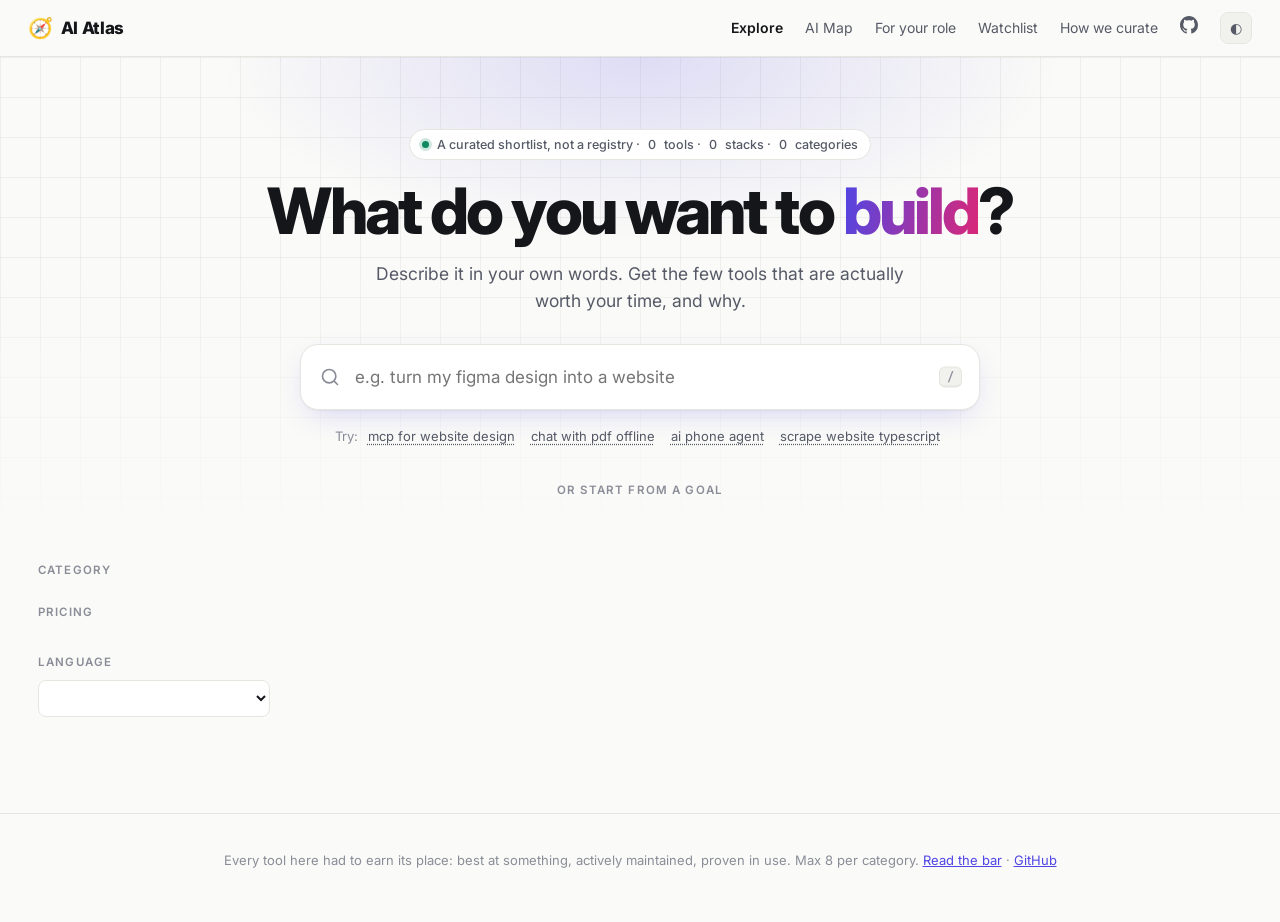
==== site/index.html @ 44d68c16 "Initial commit: AI Atlas" ====
<!doctype html>
<html lang="en">
<head>
  <meta charset="utf-8">
  <meta name="viewport" content="width=device-width, initial-scale=1">
  <title>AI Atlas</title>
  <meta name="description" content="Find the right AI tool, framework or MCP server for the job. Start from what you want to build.">
  <link rel="preconnect" href="https://fonts.googleapis.com">
  <link rel="preconnect" href="https://fonts.gstatic.com" crossorigin>
  <link href="https://fonts.googleapis.com/css2?family=Inter:wght@400;500;600;700;800&family=JetBrains+Mono:wght@500&display=swap" rel="stylesheet">
  <link rel="stylesheet" href="styles.css">
  <link rel="icon" href="data:image/svg+xml,<svg xmlns='http://www.w3.org/2000/svg' viewBox='0 0 100 100'><text y='.9em' font-size='90'>🧭</text></svg>">
</head>
<body>
  <header class="topbar">
    <a class="brand" href="#" data-reset>
      <span class="brand-mark">🧭</span> AI&nbsp;Atlas
    </a>
    <nav class="topnav">
      <a href="index.html" aria-current="page">Explore</a>
      <a href="learn.html"><span class="long">AI </span>Map</a>
      <a href="roles.html"><span class="long">For your </span><span class="cap">r</span>ole</a>
      <a href="#watchlist" data-show-watchlist>Watchlist</a>
      <a href="https://github.com/vivekanand30/ai-atlas/blob/main/CURATION.md" target="_blank" rel="noopener">How we curate</a>
      <a class="gh" href="https://github.com/vivekanand30/ai-atlas" target="_blank" rel="noopener" aria-label="GitHub">
        <svg viewBox="0 0 16 16" width="18" height="18" aria-hidden="true"><path fill="currentColor" d="M8 0C3.58 0 0 3.58 0 8c0 3.54 2.29 6.53 5.47 7.59.4.07.55-.17.55-.38 0-.19-.01-.82-.01-1.49-2.01.37-2.53-.49-2.69-.94-.09-.23-.48-.94-.82-1.13-.28-.15-.68-.52-.01-.53.63-.01 1.08.58 1.23.82.72 1.21 1.87.87 2.33.66.07-.52.28-.87.51-1.07-1.78-.2-3.64-.89-3.64-3.95 0-.87.31-1.59.82-2.15-.08-.2-.36-1.02.08-2.12 0 0 .67-.21 2.2.82.64-.18 1.32-.27 2-.27.68 0 1.36.09 2 .27 1.53-1.04 2.2-.82 2.2-.82.44 1.1.16 1.92.08 2.12.51.56.82 1.27.82 2.15 0 3.07-1.87 3.75-3.65 3.95.29.25.54.73.54 1.48 0 1.07-.01 1.93-.01 2.2 0 .21.15.46.55.38A8.013 8.013 0 0016 8c0-4.42-3.58-8-8-8z"/></svg>
      </a>
      <button class="icon-btn" id="theme-toggle" aria-label="Toggle theme">◐</button>
    </nav>
  </header>

  <section class="hero">
    <p class="eyebrow"><span class="dot"></span> A curated shortlist, not a registry · <span id="count-tools">0</span> tools · <span id="count-stacks">0</span> stacks · <span id="count-cats">0</span> categories</p>
    <h1>What do you want to <span class="grad">build</span>?</h1>
    <p class="sub">Describe it in your own words. Get the few tools that are actually worth your time, and why.</p>
    <div class="search">
      <svg class="search-ico" viewBox="0 0 24 24" width="20" height="20" aria-hidden="true"><path fill="none" stroke="currentColor" stroke-width="2" stroke-linecap="round" d="M11 19a8 8 0 1 1 0-16 8 8 0 0 1 0 16Zm10 2-4.35-4.35"/></svg>
      <input id="q" type="search" autocomplete="off" spellcheck="false"
             placeholder="e.g. turn my figma design into a website">
      <kbd class="kbd">/</kbd>
    </div>
    <div class="try">Try:
      <button data-try="mcp for website design">mcp for website design</button>
      <button data-try="chat with pdf offline">chat with pdf offline</button>
      <button data-try="ai phone agent">ai phone agent</button>
      <button data-try="scrape website typescript">scrape website typescript</button>
    </div>
    <div class="intents-label">Or start from a goal</div>
    <div id="stacks-anchor" class="intents" role="list" aria-label="I want to"></div>
  </section>

  <section id="stack-view" class="stack-view" hidden></section>

  <div id="browse-anchor" class="layout">
    <aside class="filters" aria-label="Filters">
      <div class="filter-group">
        <h3>Category</h3>
        <ul id="cat-list" class="cat-list"></ul>
      </div>
      <div class="filter-group">
        <h3>Pricing</h3>
        <div id="pricing-seg" class="seg"></div>
      </div>
      <div class="filter-group">
        <h3>Language</h3>
        <select id="lang-select"></select>
      </div>
    </aside>

    <main class="results">
      <div class="results-head">
        <div id="results-meta" class="results-meta"></div>
        <button id="clear" class="link-btn" hidden>Clear filters</button>
      </div>
      <div id="suggest" class="suggest" hidden></div>
      <div id="results"></div>
    </main>
  </div>

  <footer class="footer">
    Every tool here had to earn its place: best at something, actively maintained, proven in use. Max 8 per category. <a href="https://github.com/vivekanand30/ai-atlas/blob/main/CURATION.md">Read the bar</a> · <a href="https://github.com/vivekanand30/ai-atlas">GitHub</a>
  </footer>

  <dialog id="detail" class="detail"></dialog>

  <script src="vendor/minisearch.min.js"></script>
  <script src="data.js"></script>
  <script src="app.js"></script>
  <script src="totop.js"></script>
</body>
</html>
---- site/styles.css ----
:root {
  --bg: #fafaf8;
  --bg-elev: #ffffff;
  --bg-soft: #f1f1ee;
  --fg: #15161a;
  --fg-muted: #565a66;
  --fg-faint: #8a8d97;
  --border: #e6e5e0;
  --accent: #4f46e5;
  --accent-2: #db2777;
  --accent-soft: #eef0ff;
  --gold: #b7791f;
  --gold-soft: #fdf5e6;
  --oss: #0f8a5f; --free: #2563eb; --freemium: #a16207; --paid: #be185d;
  --shadow: 0 1px 2px rgba(20,20,30,.04), 0 2px 8px rgba(20,20,30,.04);
  --shadow-hover: 0 4px 10px rgba(20,20,30,.06), 0 16px 40px rgba(20,20,30,.10);
  --radius: 16px;
  --grid-line: rgba(20,20,30,.05);
  color-scheme: light;
}
@media (prefers-color-scheme: dark) {
  :root:not([data-theme="light"]) {
    --bg: #0c0c0f; --bg-elev: #151519; --bg-soft: #1d1d23; --fg: #eeeef2; --fg-muted: #a6a8b3; --fg-faint: #6e7180;
    --border: #2a2a32; --accent: #8b8cff; --accent-2: #f472b6; --accent-soft: #1f2040; --gold: #f2c46d; --gold-soft: #2a2214;
    --oss: #4ade80; --free: #60a5fa; --freemium: #fbbf24; --paid: #f472b6;
    --shadow: 0 1px 2px rgba(0,0,0,.4); --shadow-hover: 0 12px 36px rgba(0,0,0,.5); --grid-line: rgba(255,255,255,.04);
    color-scheme: dark;
  }
}
:root[data-theme="dark"] {
  --bg: #0c0c0f; --bg-elev: #151519; --bg-soft: #1d1d23; --fg: #eeeef2; --fg-muted: #a6a8b3; --fg-faint: #6e7180;
  --border: #2a2a32; --accent: #8b8cff; --accent-2: #f472b6; --accent-soft: #1f2040; --gold: #f2c46d; --gold-soft: #2a2214;
  --oss: #4ade80; --free: #60a5fa; --freemium: #fbbf24; --paid: #f472b6;
  --shadow: 0 1px 2px rgba(0,0,0,.4); --shadow-hover: 0 12px 36px rgba(0,0,0,.5); --grid-line: rgba(255,255,255,.04);
  color-scheme: dark;
}

* { box-sizing: border-box; }
[hidden] { display: none !important; }
html { scroll-behavior: smooth; scroll-padding-top: 72px; }
body { margin: 0; background: var(--bg); color: var(--fg); font: 15px/1.55 Inter, system-ui, -apple-system, sans-serif; -webkit-font-smoothing: antialiased; overflow-x: hidden; }
a { color: inherit; }
button { font: inherit; color: inherit; }
.muted { color: var(--fg-faint); }

/* Top bar */
.topbar {
  position: sticky; top: 0; z-index: 20; display: flex; align-items: center; justify-content: space-between;
  padding: 12px 28px; background: color-mix(in srgb, var(--bg) 80%, transparent);
  backdrop-filter: saturate(1.4) blur(14px); border-bottom: 1px solid var(--border);
}
.brand { display: flex; align-items: center; gap: 8px; font-weight: 800; letter-spacing: -.02em; text-decoration: none; font-size: 17px; }
.brand-mark { font-size: 20px; }
.topnav { display: flex; align-items: center; gap: 22px; font-size: 14px; color: var(--fg-muted); }
.topnav a { text-decoration: none; }
.topnav a:hover { color: var(--fg); }
.icon-btn { background: var(--bg-soft); border: 1px solid var(--border); border-radius: 8px; width: 32px; height: 32px; cursor: pointer; }

/* Hero */
.hero { position: relative; isolation: isolate; max-width: 900px; margin: 0 auto; padding: 72px 24px 32px; text-align: center; }
.hero::before {
  content: ""; position: absolute; inset: 0 calc(50% - 50vw); z-index: -1;
  background:
    radial-gradient(600px 260px at 50% 0%, color-mix(in srgb, var(--accent) 16%, transparent), transparent 70%),
    linear-gradient(var(--grid-line) 1px, transparent 1px) 0 0 / 40px 40px,
    linear-gradient(90deg, var(--grid-line) 1px, transparent 1px) 0 0 / 40px 40px;
  -webkit-mask-image: linear-gradient(#000 40%, transparent); mask-image: linear-gradient(#000 40%, transparent);
}
.eyebrow {
  display: inline-flex; flex-wrap: wrap; justify-content: center; align-items: center; gap: 4px 8px; margin: 0 0 18px; padding: 5px 12px; border-radius: 999px;
  font-size: 12.5px; color: var(--fg-muted); font-weight: 500; background: var(--bg-elev); border: 1px solid var(--border);
}
.dot { width: 7px; height: 7px; border-radius: 50%; background: var(--oss); box-shadow: 0 0 0 3px color-mix(in srgb, var(--oss) 20%, transparent); }
.hero h1 { margin: 0; font-size: clamp(36px, 6.4vw, 64px); line-height: 1.02; letter-spacing: -.045em; font-weight: 800; }
.grad { background: linear-gradient(100deg, var(--accent), var(--accent-2)); -webkit-background-clip: text; background-clip: text; color: transparent; }
.sub { color: var(--fg-muted); font-size: 17.5px; margin: 16px auto 30px; max-width: 560px; }

.search { position: relative; max-width: 680px; margin: 0 auto; }
.search input {
  width: 100%; padding: 19px 54px; font: inherit; font-size: 17px; color: var(--fg);
  background: var(--bg-elev); border: 1px solid var(--border); border-radius: 18px;
  box-shadow: 0 1px 2px rgba(0,0,0,.04), 0 10px 30px -10px color-mix(in srgb, var(--accent) 25%, transparent);
  outline: none; transition: border-color .15s, box-shadow .15s;
}
.search input:focus { border-color: var(--accent); box-shadow: 0 0 0 4px var(--accent-soft), 0 10px 30px -10px color-mix(in srgb, var(--accent) 35%, transparent); }
.search input::-webkit-search-cancel-button { display: none; }
.search-ico { position: absolute; left: 20px; top: 50%; transform: translateY(-50%); color: var(--fg-faint); }
.kbd {
  position: absolute; right: 18px; top: 50%; transform: translateY(-50%);
  font: 500 12px "JetBrains Mono", monospace; color: var(--fg-faint);
  border: 1px solid var(--border); border-bottom-width: 2px; border-radius: 6px; padding: 1px 7px; background: var(--bg-soft);
}
.try { margin-top: 14px; font-size: 13px; color: var(--fg-faint); display: flex; flex-wrap: wrap; justify-content: center; gap: 6px 4px; align-items: center; }
.try button { background: none; border: 0; padding: 2px 6px; border-radius: 6px; color: var(--fg-muted); cursor: pointer; text-decoration: underline dotted; text-underline-offset: 3px; }
.try button:hover { color: var(--accent); background: var(--accent-soft); }

.intents-label { margin: 34px 0 10px; font-size: 11.5px; text-transform: uppercase; letter-spacing: .1em; color: var(--fg-faint); font-weight: 600; }
.intents { display: flex; flex-wrap: wrap; justify-content: center; gap: 8px; }
.intent {
  display: inline-flex; align-items: center; gap: 6px; padding: 8px 14px; border-radius: 999px;
  background: var(--bg-elev); border: 1px solid var(--border); cursor: pointer; font-size: 14px; font-weight: 500;
  transition: transform .12s, border-color .12s, background .12s; box-shadow: var(--shadow);
}
.intent:hover { border-color: var(--accent); transform: translateY(-1px); }
.intent[aria-pressed="true"] { background: var(--fg); border-color: var(--fg); color: var(--bg); }

/* Stack pipeline */
.stack-view { max-width: 1260px; margin: 8px auto 16px; padding: 0 28px; }
.stack-card { background: var(--bg-elev); border: 1px solid var(--border); border-radius: 22px; padding: 26px; box-shadow: var(--shadow-hover); animation: rise .25s ease-out; }
@keyframes rise { from { opacity: 0; transform: translateY(6px); } to { opacity: 1; transform: none; } }
.stack-head { display: flex; justify-content: space-between; gap: 16px; align-items: flex-start; margin-bottom: 22px; }
.stack-kicker, .sug-kicker, .verdict-label { font-size: 11px; text-transform: uppercase; letter-spacing: .1em; font-weight: 700; color: var(--accent); }
.stack-head h2 { margin: 4px 0 0; font-size: 24px; letter-spacing: -.025em; }
.stack-head p { margin: 4px 0 0; color: var(--fg-muted); }
.close-btn { flex: none; background: var(--bg-soft); border: 0; border-radius: 9px; width: 34px; height: 34px; cursor: pointer; font-size: 19px; line-height: 1; }
.close-btn:hover { background: var(--border); }
.pipeline { list-style: none; margin: 0; padding: 0 0 4px; display: grid; grid-auto-flow: column; grid-auto-columns: minmax(190px, 1fr); overflow-x: auto; }
.step { position: relative; padding-right: 18px; }
.step:not(:last-child)::after { content: ""; position: absolute; top: 15px; left: 40px; right: 2px; height: 2px; background: linear-gradient(90deg, var(--accent), var(--accent-2)); opacity: .3; border-radius: 2px; }
.step-num { position: relative; z-index: 1; width: 32px; height: 32px; border-radius: 50%; display: grid; place-items: center; background: linear-gradient(135deg, var(--accent), var(--accent-2)); color: #fff; font-weight: 700; font-size: 14px; }
.step h4 { margin: 12px 0 2px; font-size: 15px; }
.step p { margin: 0 0 12px; font-size: 13px; color: var(--fg-muted); min-height: 3.9em; }
.picks { display: flex; flex-direction: column; gap: 6px; }
.pick { display: flex; align-items: center; gap: 8px; text-align: left; padding: 7px 10px; border-radius: 10px; background: var(--bg-soft); border: 1px solid transparent; cursor: pointer; font-size: 13.5px; font-weight: 500; }
.pick:hover { border-color: var(--accent); background: var(--accent-soft); }
.pick.is-default { background: var(--bg-elev); border-color: color-mix(in srgb, var(--accent) 50%, transparent); box-shadow: var(--shadow); }
.pick .default { margin-left: auto; font-size: 10.5px; font-weight: 700; text-transform: uppercase; letter-spacing: .06em; color: var(--accent); }

/* Layout */
.layout { max-width: 1260px; margin: 0 auto; padding: 20px 28px 72px; display: grid; grid-template-columns: 236px 1fr; gap: 36px; }
.layout > * { min-width: 0; }
.filters { position: sticky; top: 78px; align-self: start; max-height: calc(100vh - 94px); overflow-y: auto; padding-right: 4px; }
.filter-group { margin-bottom: 24px; }
.filter-group h3 { font-size: 11.5px; text-transform: uppercase; letter-spacing: .1em; color: var(--fg-faint); margin: 0 0 8px; font-weight: 600; }
.cat-list { list-style: none; margin: 0; padding: 0; }
.cat-btn { width: 100%; display: flex; align-items: center; gap: 8px; padding: 6px 10px; border-radius: 8px; border: 0; background: none; cursor: pointer; text-align: left; font-size: 14px; color: var(--fg-muted); }
.cat-btn:hover { background: var(--bg-soft); color: var(--fg); }
.cat-btn[aria-pressed="true"] { background: var(--fg); color: var(--bg); font-weight: 600; }
.cat-btn[aria-pressed="true"] .n { color: inherit; opacity: .7; }
.cat-btn .n { margin-left: auto; font-size: 12px; color: var(--fg-faint); font-variant-numeric: tabular-nums; }
.seg { display: flex; flex-wrap: wrap; gap: 6px; }
.seg button { padding: 5px 10px; border-radius: 8px; border: 1px solid var(--border); background: var(--bg-elev); cursor: pointer; font-size: 13px; }
.seg button[aria-pressed="true"] { background: var(--fg); color: var(--bg); border-color: var(--fg); }
select { width: 100%; padding: 8px 10px; border-radius: 8px; border: 1px solid var(--border); background: var(--bg-elev); color: var(--fg); font: inherit; font-size: 14px; }

.results-head { display: flex; align-items: center; justify-content: space-between; margin-bottom: 14px; min-height: 28px; gap: 12px; }
.results-meta { color: var(--fg-muted); font-size: 14px; }
.results-meta strong { color: var(--fg); }
.link-btn { background: none; border: 0; color: var(--accent); cursor: pointer; font-size: 14px; font-weight: 500; white-space: nowrap; }

.suggest {
  display: flex; align-items: center; gap: 14px; padding: 14px 18px; margin-bottom: 18px; border-radius: 14px; cursor: pointer;
  background: linear-gradient(100deg, var(--accent-soft), color-mix(in srgb, var(--accent-2) 10%, var(--bg-elev)));
  border: 1px solid color-mix(in srgb, var(--accent) 30%, transparent); transition: transform .12s;
}
.suggest:hover { transform: translateY(-1px); }
.sug-emoji { font-size: 26px; }
.suggest strong { font-size: 16px; }
.suggest .go { margin-left: auto; font-weight: 600; color: var(--accent); white-space: nowrap; }

.cat-section { margin-bottom: 44px; }
.cat-head { display: flex; align-items: baseline; gap: 12px; }
.cat-head h2 { font-size: 21px; letter-spacing: -.025em; margin: 0; }
.cat-count { font-size: 12px; color: var(--fg-faint); font-variant-numeric: tabular-nums; }
.cat-blurb { margin: 2px 0 16px; color: var(--fg-muted); font-size: 14px; }
.grid { display: grid; grid-template-columns: repeat(auto-fill, minmax(280px, 1fr)); gap: 16px 14px; padding-top: 6px; }

/* Cards */
.card {
  position: relative; display: flex; flex-direction: column; gap: 12px; padding: 18px; border-radius: var(--radius); cursor: pointer;
  background: var(--bg-elev); border: 1px solid var(--border); box-shadow: var(--shadow); transition: transform .15s, box-shadow .15s, border-color .15s;
}
.card:hover { transform: translateY(-2px); box-shadow: var(--shadow-hover); border-color: color-mix(in srgb, var(--accent) 35%, var(--border)); }
.card:focus-visible { outline: 2px solid var(--accent); outline-offset: 2px; }
.card.is-pick { border-color: color-mix(in srgb, var(--gold) 55%, var(--border)); background: linear-gradient(180deg, var(--gold-soft), var(--bg-elev) 60%); }
.pick-badge { position: absolute; top: -9px; right: 14px; font-size: 10.5px; font-weight: 700; letter-spacing: .04em; text-transform: uppercase; padding: 2px 9px; border-radius: 999px; background: var(--gold); color: #fff; }
:root[data-theme="dark"] .pick-badge { color: #1a1408; }
@media (prefers-color-scheme: dark) { :root:not([data-theme="light"]) .pick-badge { color: #1a1408; } }
.card-top { display: flex; align-items: center; gap: 11px; }
.card-id { min-width: 0; }
.avatar { width: 38px; height: 38px; flex: none; border-radius: 10px; background: var(--bg-soft); display: grid; place-items: center; font-weight: 700; font-size: 15px; color: var(--fg-muted); overflow: hidden; border: 1px solid var(--border); }
.avatar img { width: 100%; height: 100%; object-fit: cover; }
.avatar.xs { width: 22px; height: 22px; border-radius: 6px; font-size: 11px; }
.avatar.lg { width: 56px; height: 56px; border-radius: 14px; font-size: 22px; }
.card-title { font-weight: 650; font-size: 16px; letter-spacing: -.015em; line-height: 1.2; }
.card-cat { font-size: 12px; color: var(--fg-faint); margin-top: 2px; }
.price-txt { font-weight: 600; }
.price-oss { color: var(--oss); } .price-free { color: var(--free); } .price-freemium { color: var(--freemium); } .price-paid { color: var(--paid); }
.card-why { margin: 0; color: var(--fg); font-size: 14px; line-height: 1.5; flex: 1; }
.uses { display: flex; flex-direction: column; gap: 4px; border-top: 1px dashed var(--border); padding-top: 10px; }
.use { font-size: 12.5px; color: var(--fg-muted); }
.use::before { content: "→ "; color: var(--accent); font-weight: 600; }
mark { background: color-mix(in srgb, var(--accent) 20%, transparent); color: inherit; border-radius: 3px; padding: 0 1px; }

/* Watchlist */
.watch-section { padding-top: 28px; border-top: 1px dashed var(--border); }
.watch-card { position: relative; display: flex; flex-direction: column; gap: 8px; padding: 16px 18px; border-radius: var(--radius); border: 1px dashed var(--border); background: var(--bg-soft); }
.watch-top { display: flex; flex-direction: column; gap: 2px; }
.watch-top a { text-decoration: none; font-size: 15.5px; }
.watch-top a:hover { color: var(--accent); }
.watch-card p { margin: 0; font-size: 14px; }
.watch-card dl { margin: 0; font-size: 12.5px; color: var(--fg-muted); }
.watch-card dt { font-weight: 700; text-transform: uppercase; letter-spacing: .06em; font-size: 10.5px; color: var(--fg-faint); margin-top: 6px; }
.watch-card dd { margin: 2px 0 0; }
.watch-badge { position: absolute; top: -9px; right: 14px; font-size: 10.5px; font-weight: 700; letter-spacing: .04em; text-transform: uppercase; padding: 2px 9px; border-radius: 999px; background: var(--bg-elev); color: var(--fg-muted); border: 1px dashed var(--fg-faint); }
.watch-results { margin-top: 28px; padding-top: 20px; border-top: 1px dashed var(--border); }
.watch-results-head { display: flex; flex-wrap: wrap; align-items: baseline; gap: 4px 12px; margin-bottom: 12px; }
.watch-results-head h3 { margin: 0; font-size: 17px; letter-spacing: -.02em; }
.watch-results-head span { color: var(--fg-muted); font-size: 13.5px; }
.soft-empty { margin: 0 0 4px; font-size: 14px; }
.watch-note { margin-top: 16px; padding: 12px 16px; border-radius: 12px; border: 1px dashed var(--border); font-size: 13.5px; color: var(--fg-muted); }
.watch-note a { color: var(--accent); }

.empty { text-align: center; padding: 56px 20px; color: var(--fg-muted); border: 1px dashed var(--border); border-radius: var(--radius); background: var(--bg-elev); }
.empty-ico { font-size: 34px; }
.empty a { color: var(--accent); }

/* Detail dialog */
.detail { width: min(660px, calc(100vw - 32px)); max-height: calc(100vh - 64px); padding: 0; border: 1px solid var(--border); border-radius: 22px; background: var(--bg-elev); color: var(--fg); box-shadow: 0 30px 80px rgba(0,0,0,.35); }
.detail::backdrop { background: rgba(10,10,20,.45); backdrop-filter: blur(4px); }
.detail-body { padding: 26px; }
.detail-head { display: flex; gap: 14px; align-items: center; }
.detail-head h2 { margin: 0; font-size: 24px; letter-spacing: -.025em; }
.detail-head .close-btn { margin-left: auto; align-self: flex-start; }
.pick-inline { color: var(--gold); font-weight: 600; }
.lead { font-size: 15.5px; color: var(--fg-muted); margin: 18px 0 14px; }
.verdict { padding: 14px 16px; border-radius: 12px; background: var(--accent-soft); border-left: 3px solid var(--accent); font-size: 15px; }
.verdict-label { margin-bottom: 4px; }
.detail h3 { font-size: 11.5px; text-transform: uppercase; letter-spacing: .1em; color: var(--fg-faint); margin: 22px 0 8px; }
.chips { display: flex; gap: 6px; flex-wrap: wrap; }
.chip { padding: 6px 11px; border-radius: 9px; background: var(--bg-soft); border: 1px solid transparent; cursor: pointer; font-size: 13px; font-weight: 500; }
.chip:hover { border-color: var(--accent); color: var(--accent); }
.learn { display: flex; align-items: center; gap: 10px; padding: 12px 14px; border-radius: 12px; border: 1px solid var(--border); text-decoration: none; font-weight: 500; font-size: 14px; }
.learn:hover { border-color: var(--accent); }
.learn .arrow { margin-left: auto; color: var(--fg-faint); }
.actions { display: flex; gap: 8px; flex-wrap: wrap; margin-top: 22px; }
.btn { display: inline-flex; align-items: center; gap: 6px; padding: 9px 15px; border-radius: 10px; text-decoration: none; font-weight: 600; font-size: 14px; border: 1px solid var(--border); background: var(--bg-elev); cursor: pointer; }
.btn-primary { background: var(--fg); color: var(--bg); border-color: var(--fg); }
.badges { display: flex; gap: 6px; flex-wrap: wrap; margin-top: 14px; min-height: 20px; }
.badges img { height: 20px; }
.alts { display: grid; gap: 6px; }
.alt { display: flex; gap: 10px; align-items: flex-start; text-align: left; padding: 10px 12px; border-radius: 10px; border: 1px solid var(--border); background: none; cursor: pointer; font-size: 13.5px; }
.alt:hover { border-color: var(--accent); background: var(--accent-soft); }
.alt small { color: var(--fg-muted); font-size: 12.5px; }
.alt .avatar { margin-top: 2px; }

.footer { text-align: center; color: var(--fg-faint); font-size: 13px; padding: 36px 16px 52px; border-top: 1px solid var(--border); }
.footer a { color: var(--accent); }

/* Mobile */
@media (max-width: 860px) {
  .topbar { padding: 10px 16px; }
  .topnav { gap: 12px; font-size: 13px; }
  .topnav a:not(.gh):not([href$=".html"]) { display: none; }
  .topnav a { white-space: nowrap; }
  .topnav .long { display: none; }
  .topnav .cap { text-transform: uppercase; }
  .brand { font-size: 15px; }
  .hero { padding: 40px 16px 20px; }
  .eyebrow { font-size: 11.5px; }
  .search input { padding: 16px 44px; font-size: 16px; }
  .search-ico { left: 16px; }
  .kbd { display: none; }
  .intents { flex-wrap: nowrap; justify-content: flex-start; overflow-x: auto; margin: 0 -16px; padding: 0 16px 6px; }
  .intent { white-space: nowrap; }
  .stack-view { padding: 0 16px; }
  .stack-card { padding: 18px; }
  .pipeline { grid-auto-flow: row; grid-auto-columns: auto; gap: 20px; }
  .step:not(:last-child)::after { display: none; }
  .step p { min-height: 0; }
  .layout { grid-template-columns: 1fr; padding: 8px 16px 48px; gap: 14px; }
  .filters { position: static; max-height: none; overflow: visible; display: flex; gap: 12px; flex-direction: column; }
  .filter-group { margin: 0; }
  .cat-list { display: flex; gap: 6px; overflow-x: auto; margin: 0 -16px; padding: 0 16px 4px; }
  .cat-btn { white-space: nowrap; border: 1px solid var(--border); background: var(--bg-elev); }
  .cat-btn .n { margin-left: 4px; }
  .grid { grid-template-columns: 1fr; }
  .suggest .go { display: none; }
}

/* ===================== Shared page bits ===================== */
.topnav a[aria-current="page"] { color: var(--fg); font-weight: 600; }
.kicker { font-size: 11.5px; text-transform: uppercase; letter-spacing: .12em; font-weight: 700; color: var(--accent); margin: 0; }
.page-hero { position: relative; isolation: isolate; max-width: 860px; margin: 0 auto; padding: 64px 24px 28px; text-align: center; }
.page-hero::before {
  content: ""; position: absolute; inset: 0 calc(50% - 50vw); z-index: -1;
  background: radial-gradient(600px 240px at 50% 0%, color-mix(in srgb, var(--accent) 14%, transparent), transparent 70%);
}
.page-hero h1 { margin: 10px 0 0; font-size: clamp(32px, 5.6vw, 54px); line-height: 1.05; letter-spacing: -.04em; font-weight: 800; }
.tool-chip { display: inline-flex; align-items: center; gap: 7px; padding: 5px 10px 5px 6px; border-radius: 9px; background: var(--bg-soft); border: 1px solid transparent; text-decoration: none; font-size: 13px; font-weight: 500; }
.tool-chip:hover { border-color: var(--accent); color: var(--accent); }
.cta { text-align: center; padding: 48px 24px 64px; }
.cta h2 { margin: 0; font-size: 26px; letter-spacing: -.03em; }
.cta p { color: var(--fg-muted); margin: 6px 0 18px; }

/* ===================== AI Map ===================== */
.progress { display: inline-flex; align-items: center; gap: 12px; margin-top: 4px; font-size: 13px; color: var(--fg-muted); }
.progress-bar { width: 180px; height: 8px; border-radius: 99px; background: var(--bg-soft); border: 1px solid var(--border); overflow: hidden; }
.progress-bar span { display: block; height: 100%; width: 0; background: linear-gradient(90deg, var(--accent), var(--accent-2)); transition: width .3s; }

.big-picture { max-width: 1100px; margin: 8px auto 40px; padding: 0 24px; display: grid; grid-template-columns: 1fr 1fr; gap: 18px; }
.bp-card { background: var(--bg-elev); border: 1px solid var(--border); border-radius: 20px; padding: 22px; box-shadow: var(--shadow); }
.bp-card h2 { margin: 0; font-size: 18px; letter-spacing: -.02em; }
.bp-sub { margin: 2px 0 16px; color: var(--fg-muted); font-size: 13.5px; }
.nest-box { display: block; width: 100%; text-align: left; padding: 10px 12px 12px; border-radius: 14px; cursor: pointer; border: 1.5px solid color-mix(in srgb, var(--accent) 35%, var(--border)); background: color-mix(in srgb, var(--accent) 5%, var(--bg-elev)); transition: border-color .15s; }
.nest-box .nest-box { margin-top: 8px; }
.nest-box.n1 { background: color-mix(in srgb, var(--accent) 9%, var(--bg-elev)); }
.nest-box.n2 { background: color-mix(in srgb, var(--accent) 14%, var(--bg-elev)); }
.nest-box.n3 { background: linear-gradient(120deg, color-mix(in srgb, var(--accent) 24%, var(--bg-elev)), color-mix(in srgb, var(--accent-2) 20%, var(--bg-elev))); }
.nest-box:hover { border-color: var(--accent); }
.nest-box:focus-visible { outline: 2px solid var(--accent); }
.nest-label { display: flex; align-items: baseline; gap: 8px; flex-wrap: wrap; font-size: 14px; }
.nest-label small { color: var(--fg-muted); font-size: 12px; }
.layers { display: flex; flex-direction: column; gap: 6px; }
.layer { display: flex; align-items: center; gap: 12px; width: 100%; text-align: left; padding: 9px 12px; border-radius: 12px; border: 1px solid var(--border); background: var(--bg-soft); cursor: pointer; font-size: 14px; transition: transform .12s, border-color .12s; }
button.layer:hover { border-color: var(--accent); transform: translateX(3px); }
div.layer { cursor: default; border-style: dashed; background: none; }
.layer small { display: block; color: var(--fg-muted); font-size: 12px; }
.layer-icon { font-size: 18px; width: 26px; text-align: center; }
.layer-llm { background: linear-gradient(120deg, color-mix(in srgb, var(--accent) 22%, var(--bg-elev)), color-mix(in srgb, var(--accent-2) 16%, var(--bg-elev))); }

.roadmap { max-width: 980px; margin: 0 auto; padding: 0 24px 24px; }
.phase { position: relative; padding-bottom: 28px; }
.phase-head { position: relative; z-index: 1; text-align: center; margin: 0 auto 18px; max-width: 420px; padding: 12px 18px; border-radius: 16px; background: var(--fg); color: var(--bg); }
.phase-head h2 { margin: 2px 0 0; font-size: 20px; letter-spacing: -.02em; }
.phase-head p { margin: 2px 0 0; font-size: 13px; opacity: .8; }
.phase-head .muted { color: inherit; opacity: .8; }
.phase-num { font-size: 10.5px; text-transform: uppercase; letter-spacing: .14em; font-weight: 700; opacity: .7; }
.nodes { position: relative; list-style: none; margin: 0; padding: 0; display: grid; grid-template-columns: 1fr 1fr; column-gap: 56px; row-gap: 12px; }
.roadmap::before { content: ""; position: absolute; }
.phase::before { content: ""; position: absolute; top: 0; bottom: 0; left: 50%; width: 2px; transform: translateX(-1px); background: linear-gradient(var(--accent), var(--accent-2)); opacity: .35; }
.node-row { position: relative; }
.node-row:nth-child(odd) { grid-column: 1; }
.node-row:nth-child(even) { grid-column: 2; margin-top: 30px; }
.node-row::after { content: ""; position: absolute; top: 50%; width: 28px; height: 2px; background: color-mix(in srgb, var(--accent) 40%, transparent); }
.node-row:nth-child(odd)::after { right: -28px; }
.node-row:nth-child(even)::after { left: -28px; }
.node {
  position: relative; z-index: 1; display: flex; align-items: center; gap: 12px; width: 100%; text-align: left; padding: 12px 14px; border-radius: 14px; cursor: pointer;
  background: var(--bg-elev); border: 1.5px solid var(--border); box-shadow: var(--shadow); transition: transform .12s, border-color .12s, box-shadow .12s;
}
.node:hover, .node.is-active { border-color: var(--accent); transform: translateY(-1px); box-shadow: var(--shadow-hover); }
.node-num { flex: none; width: 30px; height: 30px; border-radius: 50%; display: grid; place-items: center; font-weight: 700; font-size: 13px; background: var(--bg-soft); color: var(--fg-muted); border: 1px solid var(--border); }
.node.is-done { border-color: color-mix(in srgb, var(--oss) 55%, var(--border)); }
.node.is-done .node-num { background: var(--oss); color: #fff; border-color: var(--oss); }
.node-text strong { display: block; font-size: 15px; letter-spacing: -.01em; line-height: 1.25; }
.node-text small { color: var(--fg-faint); font-size: 12px; }

.scrim { position: fixed; inset: 0; z-index: 30; background: rgba(10,10,20,.35); backdrop-filter: blur(2px); }
.drawer { position: fixed; z-index: 31; top: 0; right: 0; bottom: 0; width: min(480px, 100vw); display: flex; flex-direction: column; background: var(--bg-elev); border-left: 1px solid var(--border); box-shadow: -20px 0 60px rgba(0,0,0,.2); animation: slide .22s ease-out; }
@keyframes slide { from { transform: translateX(30px); opacity: 0; } to { transform: none; opacity: 1; } }
.d-head { display: flex; gap: 12px; justify-content: space-between; align-items: flex-start; padding: 22px 24px 12px; border-bottom: 1px solid var(--border); }
.d-head h2 { margin: 4px 0 0; font-size: 23px; letter-spacing: -.03em; line-height: 1.15; }
.d-body { flex: 1; overflow-y: auto; padding: 6px 24px 20px; }
.d-body h3 { font-size: 11.5px; text-transform: uppercase; letter-spacing: .1em; color: var(--fg-faint); margin: 18px 0 6px; }
.d-body p { margin: 0; font-size: 15px; line-height: 1.6; }
.analogy { margin-top: 16px; padding: 12px 14px; border-radius: 12px; background: var(--gold-soft); font-size: 14.5px; }
.try-box { margin-top: 14px; padding: 12px 14px; border-radius: 12px; background: var(--accent-soft); border-left: 3px solid var(--accent); font-size: 14.5px; }
.d-body .learn { margin-top: 10px; }
.d-nav { display: flex; flex-wrap: wrap; gap: 6px; align-items: center; margin-top: 16px; font-size: 13px; color: var(--fg-faint); }
.d-nav > span { min-width: 64px; font-weight: 600; }
.d-foot { display: flex; gap: 12px; align-items: center; justify-content: space-between; flex-wrap: wrap; padding: 14px 24px; border-top: 1px solid var(--border); background: var(--bg-soft); }
.check { display: inline-flex; align-items: center; gap: 8px; font-size: 14px; font-weight: 500; cursor: pointer; }
.check input { width: 18px; height: 18px; accent-color: var(--oss); }

/* ===================== Roles ===================== */
.role-grid { max-width: 1100px; margin: 0 auto; padding: 0 24px; display: grid; grid-template-columns: repeat(auto-fill, minmax(220px, 1fr)); gap: 12px; }
.role-card { display: flex; flex-direction: column; align-items: flex-start; gap: 4px; padding: 18px; border-radius: 16px; text-align: left; cursor: pointer; background: var(--bg-elev); border: 1.5px solid var(--border); box-shadow: var(--shadow); transition: transform .12s, border-color .12s; }
.role-card:hover { transform: translateY(-2px); border-color: color-mix(in srgb, var(--accent) 50%, var(--border)); }
.role-card[aria-pressed="true"] { border-color: var(--accent); background: var(--accent-soft); }
.role-emoji { font-size: 28px; margin-bottom: 4px; }
.role-card strong { font-size: 16px; letter-spacing: -.01em; }
.role-card small { color: var(--fg-muted); font-size: 13px; line-height: 1.4; }
.role-detail { max-width: 1100px; margin: 24px auto 0; padding: 26px; border-radius: 22px; background: var(--bg-elev); border: 1px solid var(--border); box-shadow: var(--shadow-hover); animation: rise .25s ease-out; scroll-margin-top: 80px; }
.rd-head { display: flex; align-items: center; gap: 14px; margin-bottom: 16px; }
.rd-head h2 { margin: 0; font-size: 26px; letter-spacing: -.03em; }
.rd-head p { margin: 0; }
.rd-head .close-btn { margin-left: auto; }
.rd-emoji { font-size: 40px; }
.levels { display: grid; grid-template-columns: repeat(3, 1fr); gap: 16px; margin-top: 22px; }
.level h3 { display: flex; align-items: center; gap: 8px; margin: 0 0 10px; font-size: 15px; }
.level-num { width: 24px; height: 24px; border-radius: 50%; display: grid; place-items: center; font-size: 12px; color: #fff; background: linear-gradient(135deg, var(--accent), var(--accent-2)); }
.level-items { display: flex; flex-direction: column; gap: 8px; }
.role-item { display: flex; gap: 10px; align-items: flex-start; padding: 12px; border-radius: 12px; border: 1px solid var(--border); text-decoration: none; transition: border-color .12s, background .12s; }
.role-item:hover { border-color: var(--accent); background: var(--accent-soft); }
.role-item .avatar { width: 32px; height: 32px; border-radius: 8px; font-size: 13px; }
.ri-body { min-width: 0; }
.ri-top { display: flex; align-items: center; gap: 6px; flex-wrap: wrap; font-size: 14.5px; }
.ri-why { display: block; margin-top: 3px; color: var(--fg-muted); font-size: 13px; line-height: 1.45; }
.kind { font-size: 10.5px; font-weight: 700; text-transform: uppercase; letter-spacing: .05em; padding: 1px 7px; border-radius: 99px; background: var(--bg-soft); color: var(--fg-muted); border: 1px solid var(--border); }
.kind-skill { color: var(--accent-2); border-color: color-mix(in srgb, var(--accent-2) 40%, var(--border)); }
.kind-mcp { color: var(--accent); border-color: color-mix(in srgb, var(--accent) 40%, var(--border)); }
.kind-plugin { color: var(--freemium); border-color: color-mix(in srgb, var(--freemium) 40%, var(--border)); }
.kind-app { color: var(--free); border-color: color-mix(in srgb, var(--free) 40%, var(--border)); }
.watch-out { margin-top: 22px; padding: 14px 16px; border-radius: 12px; background: var(--gold-soft); font-size: 14.5px; }
.watch-out p { margin: 4px 0 0; }
.concepts { display: flex; flex-wrap: wrap; align-items: center; gap: 6px; margin-top: 16px; font-size: 13.5px; color: var(--fg-muted); }
.concepts .chip { text-decoration: none; color: var(--fg); }
.role-missing { text-align: center; color: var(--fg-faint); font-size: 13.5px; padding: 28px 16px 40px; }
.role-missing a { color: var(--accent); }

/* Review block in tool detail */
.review { margin-top: 18px; padding: 12px 14px; border-radius: 12px; border: 1px dashed var(--border); font-size: 13.5px; color: var(--fg-muted); }
.review strong { color: var(--fg); }
.review .ev { display: block; margin-top: 4px; font-size: 12px; color: var(--fg-faint); }

@media (max-width: 860px) {
  .page-hero { padding: 40px 16px 20px; }
  .big-picture { grid-template-columns: 1fr; padding: 0 16px; }
  .roadmap { padding: 0 16px 16px; }
  .phase::before { left: 15px; }
  .nodes { grid-template-columns: 1fr; padding-left: 36px; }
  .node-row:nth-child(n) { grid-column: 1; margin-top: 0; }
  .node-row:nth-child(n)::after { left: -21px; right: auto; width: 21px; }
  .phase-head { margin-left: 0; }
  .role-grid { padding: 0 16px; grid-template-columns: 1fr 1fr; }
  .role-detail { margin: 18px 16px 0; padding: 18px; }
  .levels { grid-template-columns: 1fr; }
  .rd-emoji { font-size: 32px; }
  .progress-bar { width: 120px; }
}

/* Back to top */
.to-top {
  position: fixed; right: 22px; bottom: 22px; z-index: 25; width: 44px; height: 44px; border-radius: 50%;
  display: grid; place-items: center; cursor: pointer; font-size: 18px; color: var(--bg); background: var(--fg);
  border: 0; box-shadow: var(--shadow-hover); opacity: 0; transform: translateY(10px); pointer-events: none; transition: opacity .2s, transform .2s;
}
.to-top.show { opacity: .92; transform: none; pointer-events: auto; }
.to-top:hover { opacity: 1; transform: translateY(-2px); }
.to-top:focus-visible { outline: 2px solid var(--accent); outline-offset: 3px; }
@media (max-width: 860px) { .to-top { right: 16px; bottom: 16px; width: 42px; height: 42px; } }
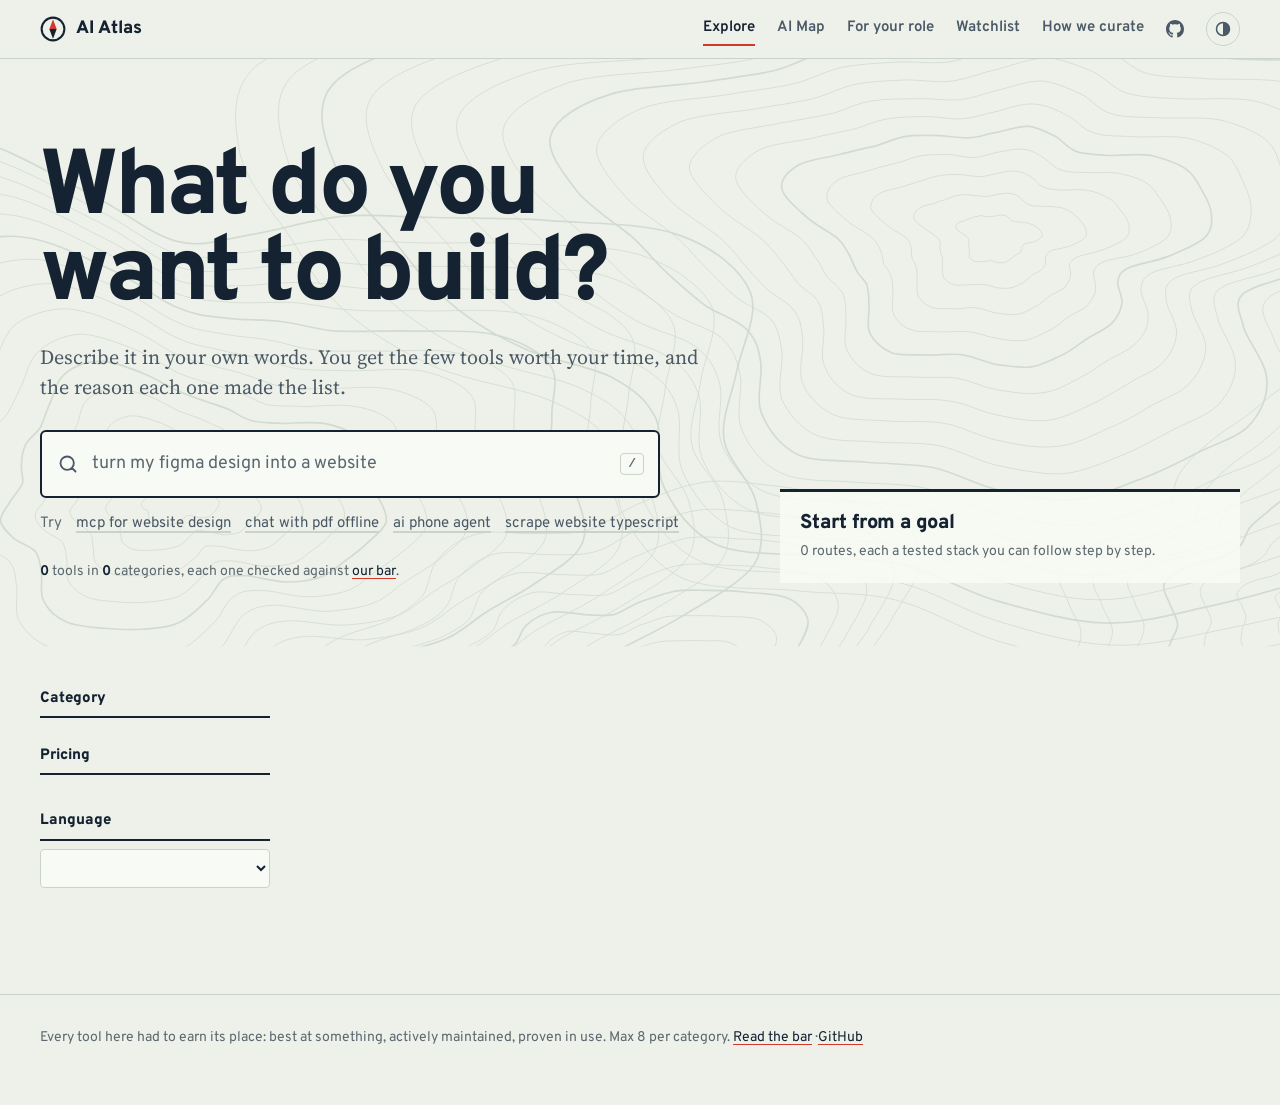
==== commit 02dc543e: "Redesign the site as a survey-map field guide Replace the generic template look (centred hero, purpl" ====
--- a/site/index.html
+++ b/site/index.html
@@ -7,14 +7,14 @@
   <meta name="description" content="Find the right AI tool, framework or MCP server for the job. Start from what you want to build.">
   <link rel="preconnect" href="https://fonts.googleapis.com">
   <link rel="preconnect" href="https://fonts.gstatic.com" crossorigin>
-  <link href="https://fonts.googleapis.com/css2?family=Inter:wght@400;500;600;700;800&family=JetBrains+Mono:wght@500&display=swap" rel="stylesheet">
+  <link href="https://fonts.googleapis.com/css2?family=Overpass:wght@400;600;700;800&family=Source+Serif+4:opsz,wght@8..60,400;8..60,600&display=swap" rel="stylesheet">
   <link rel="stylesheet" href="styles.css">
-  <link rel="icon" href="data:image/svg+xml,<svg xmlns='http://www.w3.org/2000/svg' viewBox='0 0 100 100'><text y='.9em' font-size='90'>🧭</text></svg>">
+  <link rel="icon" href="data:image/svg+xml,<svg xmlns='http://www.w3.org/2000/svg' viewBox='0 0 32 32'><circle cx='16' cy='16' r='14' fill='%23edf1ea' stroke='%23142231' stroke-width='2.5'/><path d='M16 4 20.5 16h-9z' fill='%23d2382b'/><path d='M16 28 11.5 16h9z' fill='%23142231'/></svg>">
 </head>
 <body>
   <header class="topbar">
     <a class="brand" href="#" data-reset>
-      <span class="brand-mark">🧭</span> AI&nbsp;Atlas
+      <svg class="brand-mark" viewBox="0 0 32 32" aria-hidden="true"><circle cx="16" cy="16" r="14" fill="none" stroke="currentColor" stroke-width="2.5"/><path class="needle" d="M16 4 20.5 16h-9z"/><path d="M16 28 11.5 16h9z" fill="currentColor"/></svg> AI&nbsp;Atlas
     </a>
     <nav class="topnav">
       <a href="index.html" aria-current="page">Explore</a>
@@ -25,34 +25,40 @@
       <a class="gh" href="https://github.com/vivekanand30/ai-atlas" target="_blank" rel="noopener" aria-label="GitHub">
         <svg viewBox="0 0 16 16" width="18" height="18" aria-hidden="true"><path fill="currentColor" d="M8 0C3.58 0 0 3.58 0 8c0 3.54 2.29 6.53 5.47 7.59.4.07.55-.17.55-.38 0-.19-.01-.82-.01-1.49-2.01.37-2.53-.49-2.69-.94-.09-.23-.48-.94-.82-1.13-.28-.15-.68-.52-.01-.53.63-.01 1.08.58 1.23.82.72 1.21 1.87.87 2.33.66.07-.52.28-.87.51-1.07-1.78-.2-3.64-.89-3.64-3.95 0-.87.31-1.59.82-2.15-.08-.2-.36-1.02.08-2.12 0 0 .67-.21 2.2.82.64-.18 1.32-.27 2-.27.68 0 1.36.09 2 .27 1.53-1.04 2.2-.82 2.2-.82.44 1.1.16 1.92.08 2.12.51.56.82 1.27.82 2.15 0 3.07-1.87 3.75-3.65 3.95.29.25.54.73.54 1.48 0 1.07-.01 1.93-.01 2.2 0 .21.15.46.55.38A8.013 8.013 0 0016 8c0-4.42-3.58-8-8-8z"/></svg>
       </a>
-      <button class="icon-btn" id="theme-toggle" aria-label="Toggle theme">◐</button>
+      <button class="icon-btn" id="theme-toggle" aria-label="Switch light or dark theme"><svg viewBox="0 0 16 16" aria-hidden="true"><circle cx="8" cy="8" r="6.5" fill="none" stroke="currentColor" stroke-width="1.5"/><path d="M8 1.5a6.5 6.5 0 0 1 0 13z" fill="currentColor"/></svg></button>
     </nav>
   </header>
 
   <section class="hero">
-    <p class="eyebrow"><span class="dot"></span> A curated shortlist, not a registry · <span id="count-tools">0</span> tools · <span id="count-stacks">0</span> stacks · <span id="count-cats">0</span> categories</p>
-    <h1>What do you want to <span class="grad">build</span>?</h1>
-    <p class="sub">Describe it in your own words. Get the few tools that are actually worth your time, and why.</p>
-    <div class="search">
-      <svg class="search-ico" viewBox="0 0 24 24" width="20" height="20" aria-hidden="true"><path fill="none" stroke="currentColor" stroke-width="2" stroke-linecap="round" d="M11 19a8 8 0 1 1 0-16 8 8 0 0 1 0 16Zm10 2-4.35-4.35"/></svg>
-      <input id="q" type="search" autocomplete="off" spellcheck="false"
-             placeholder="e.g. turn my figma design into a website">
-      <kbd class="kbd">/</kbd>
+    <div class="hero-main">
+      <h1>What do you want to build?</h1>
+      <p class="sub">Describe it in your own words. You get the few tools worth your time, and the reason each one made the list.</p>
+      <div class="search">
+        <svg class="search-ico" viewBox="0 0 24 24" width="20" height="20" aria-hidden="true"><path fill="none" stroke="currentColor" stroke-width="2.2" stroke-linecap="round" d="M11 19a8 8 0 1 1 0-16 8 8 0 0 1 0 16Zm10 2-4.35-4.35"/></svg>
+        <input id="q" type="search" autocomplete="off" spellcheck="false" aria-label="Describe what you want to build"
+               placeholder="turn my figma design into a website">
+        <kbd class="kbd">/</kbd>
+      </div>
+      <div class="try">Try
+        <button data-try="mcp for website design">mcp for website design</button>
+        <button data-try="chat with pdf offline">chat with pdf offline</button>
+        <button data-try="ai phone agent">ai phone agent</button>
+        <button data-try="scrape website typescript">scrape website typescript</button>
+      </div>
+      <p class="hero-note"><strong id="count-tools">0</strong> tools in <strong id="count-cats">0</strong> categories, each one checked against <a href="https://github.com/vivekanand30/ai-atlas/blob/main/CURATION.md">our bar</a>.</p>
     </div>
-    <div class="try">Try:
-      <button data-try="mcp for website design">mcp for website design</button>
-      <button data-try="chat with pdf offline">chat with pdf offline</button>
-      <button data-try="ai phone agent">ai phone agent</button>
-      <button data-try="scrape website typescript">scrape website typescript</button>
-    </div>
-    <div class="intents-label">Or start from a goal</div>
-    <div id="stacks-anchor" class="intents" role="list" aria-label="I want to"></div>
+    <aside class="routes" aria-labelledby="routes-title">
+      <h2 id="routes-title">Start from a goal</h2>
+      <p><span id="count-stacks">0</span> routes, each a tested stack you can follow step by step.</p>
+      <ul id="stacks-anchor" class="intents"></ul>
+    </aside>
   </section>
 
   <section id="stack-view" class="stack-view" hidden></section>
 
   <div id="browse-anchor" class="layout">
-    <aside class="filters" aria-label="Filters">
+    <details class="filters" id="filters" open>
+      <summary>Filters <span class="filter-state" id="filter-state"></span></summary>
       <div class="filter-group">
         <h3>Category</h3>
         <ul id="cat-list" class="cat-list"></ul>
@@ -63,9 +69,9 @@
       </div>
       <div class="filter-group">
         <h3>Language</h3>
-        <select id="lang-select"></select>
+        <select id="lang-select" aria-label="Language"></select>
       </div>
-    </aside>
+    </details>
 
     <main class="results">
       <div class="results-head">
--- a/site/styles.css
+++ b/site/styles.css
@@ -1,432 +1,441 @@
+/* AI Atlas: a field guide drawn like a survey map.
+   Map-paper ground, navy ink, one route-red accent reserved for routes and editor's picks.
+   Overpass (road-sign lineage) for headings and UI; Source Serif 4 for the guidebook prose. */
 :root {
-  --bg: #fafaf8;
-  --bg-elev: #ffffff;
-  --bg-soft: #f1f1ee;
-  --fg: #15161a;
-  --fg-muted: #565a66;
-  --fg-faint: #8a8d97;
-  --border: #e6e5e0;
-  --accent: #4f46e5;
-  --accent-2: #db2777;
-  --accent-soft: #eef0ff;
-  --gold: #b7791f;
-  --gold-soft: #fdf5e6;
-  --oss: #0f8a5f; --free: #2563eb; --freemium: #a16207; --paid: #be185d;
-  --shadow: 0 1px 2px rgba(20,20,30,.04), 0 2px 8px rgba(20,20,30,.04);
-  --shadow-hover: 0 4px 10px rgba(20,20,30,.06), 0 16px 40px rgba(20,20,30,.10);
-  --radius: 16px;
-  --grid-line: rgba(20,20,30,.05);
+  --paper: #edf1ea;
+  --panel: #f8faf5;
+  --panel-2: #e3e9df;
+  --ink: #142231;
+  --ink-2: #4a5965;
+  --ink-3: #5c6970;
+  --rule: #c9d3c6;
+  --rule-strong: #142231;
+  --route: #d2382b;
+  --route-soft: #f6dcd6;
+  --contour: #8fa58a;
+  --focus: #1f6fb2;
+  --oss: #2f7d4f; --free: #2c6e9b; --freemium: #8d6420; --paid: #8a3c6b;
+  --sans: Overpass, "Helvetica Neue", Arial, sans-serif;
+  --serif: "Source Serif 4", Georgia, serif;
+  --shadow-lift: 0 18px 50px -18px rgba(20, 34, 49, .35);
   color-scheme: light;
 }
 @media (prefers-color-scheme: dark) {
   :root:not([data-theme="light"]) {
-    --bg: #0c0c0f; --bg-elev: #151519; --bg-soft: #1d1d23; --fg: #eeeef2; --fg-muted: #a6a8b3; --fg-faint: #6e7180;
-    --border: #2a2a32; --accent: #8b8cff; --accent-2: #f472b6; --accent-soft: #1f2040; --gold: #f2c46d; --gold-soft: #2a2214;
-    --oss: #4ade80; --free: #60a5fa; --freemium: #fbbf24; --paid: #f472b6;
-    --shadow: 0 1px 2px rgba(0,0,0,.4); --shadow-hover: 0 12px 36px rgba(0,0,0,.5); --grid-line: rgba(255,255,255,.04);
+    --paper: #0f1a22; --panel: #15232d; --panel-2: #1c2d39; --ink: #e4eadf; --ink-2: #a9b6b0; --ink-3: #7f8f8c;
+    --rule: #2a3b46; --rule-strong: #e4eadf; --route: #ff6a55; --route-soft: #3a1f1c; --contour: #4f6b5c; --focus: #6fb3ff;
+    --oss: #6cc58f; --free: #6fb0e0; --freemium: #d9a75a; --paid: #d88ab8;
+    --shadow-lift: 0 18px 50px -18px rgba(0, 0, 0, .7);
     color-scheme: dark;
   }
 }
 :root[data-theme="dark"] {
-  --bg: #0c0c0f; --bg-elev: #151519; --bg-soft: #1d1d23; --fg: #eeeef2; --fg-muted: #a6a8b3; --fg-faint: #6e7180;
-  --border: #2a2a32; --accent: #8b8cff; --accent-2: #f472b6; --accent-soft: #1f2040; --gold: #f2c46d; --gold-soft: #2a2214;
-  --oss: #4ade80; --free: #60a5fa; --freemium: #fbbf24; --paid: #f472b6;
-  --shadow: 0 1px 2px rgba(0,0,0,.4); --shadow-hover: 0 12px 36px rgba(0,0,0,.5); --grid-line: rgba(255,255,255,.04);
+  --paper: #0f1a22; --panel: #15232d; --panel-2: #1c2d39; --ink: #e4eadf; --ink-2: #a9b6b0; --ink-3: #7f8f8c;
+  --rule: #2a3b46; --rule-strong: #e4eadf; --route: #ff6a55; --route-soft: #3a1f1c; --contour: #4f6b5c; --focus: #6fb3ff;
+  --oss: #6cc58f; --free: #6fb0e0; --freemium: #d9a75a; --paid: #d88ab8;
+  --shadow-lift: 0 18px 50px -18px rgba(0, 0, 0, .7);
   color-scheme: dark;
 }
 
 * { box-sizing: border-box; }
 [hidden] { display: none !important; }
-html { scroll-behavior: smooth; scroll-padding-top: 72px; }
-body { margin: 0; background: var(--bg); color: var(--fg); font: 15px/1.55 Inter, system-ui, -apple-system, sans-serif; -webkit-font-smoothing: antialiased; overflow-x: hidden; }
+html { scroll-behavior: smooth; scroll-padding-top: 76px; }
+@media (prefers-reduced-motion: reduce) { html { scroll-behavior: auto; } *, *::before, *::after { animation: none !important; transition: none !important; } }
+body { margin: 0; background: var(--paper); color: var(--ink); font: 400 16px/1.55 var(--sans); -webkit-font-smoothing: antialiased; overflow-x: hidden; }
 a { color: inherit; }
-button { font: inherit; color: inherit; }
-.muted { color: var(--fg-faint); }
-
-/* Top bar */
+button, input, select { font: inherit; color: inherit; }
+:focus-visible { outline: 2px solid var(--focus); outline-offset: 2px; }
+.muted { color: var(--ink-3); }
+h1, h2, h3, h4 { font-family: var(--sans); }
+
+/* ---------- Top bar ---------- */
 .topbar {
-  position: sticky; top: 0; z-index: 20; display: flex; align-items: center; justify-content: space-between;
-  padding: 12px 28px; background: color-mix(in srgb, var(--bg) 80%, transparent);
-  backdrop-filter: saturate(1.4) blur(14px); border-bottom: 1px solid var(--border);
-}
-.brand { display: flex; align-items: center; gap: 8px; font-weight: 800; letter-spacing: -.02em; text-decoration: none; font-size: 17px; }
-.brand-mark { font-size: 20px; }
-.topnav { display: flex; align-items: center; gap: 22px; font-size: 14px; color: var(--fg-muted); }
-.topnav a { text-decoration: none; }
-.topnav a:hover { color: var(--fg); }
-.icon-btn { background: var(--bg-soft); border: 1px solid var(--border); border-radius: 8px; width: 32px; height: 32px; cursor: pointer; }
-
-/* Hero */
-.hero { position: relative; isolation: isolate; max-width: 900px; margin: 0 auto; padding: 72px 24px 32px; text-align: center; }
+  position: sticky; top: 0; z-index: 20; display: flex; align-items: center; justify-content: space-between; gap: 16px;
+  padding: 12px clamp(16px, 4vw, 40px); background: color-mix(in srgb, var(--paper) 88%, transparent);
+  backdrop-filter: blur(10px); border-bottom: 1px solid var(--rule);
+}
+.brand { display: flex; align-items: center; gap: 10px; font-weight: 800; font-size: 18px; letter-spacing: -.01em; text-decoration: none; }
+.brand-mark { width: 26px; height: 26px; flex: none; color: var(--ink); }
+.brand-mark .needle { fill: var(--route); }
+.topnav { display: flex; align-items: center; gap: 22px; font-size: 15px; font-weight: 600; color: var(--ink-2); }
+.topnav a { text-decoration: none; padding: 4px 0; border-bottom: 2px solid transparent; }
+.topnav a:hover { color: var(--ink); }
+.topnav a[aria-current="page"] { color: var(--ink); border-bottom-color: var(--route); }
+.topnav .gh { border: 0; display: grid; }
+.icon-btn { width: 34px; height: 34px; display: grid; place-items: center; background: none; border: 1px solid var(--rule); border-radius: 50%; cursor: pointer; }
+.icon-btn:hover { border-color: var(--ink); }
+.icon-btn svg { width: 16px; height: 16px; }
+
+/* ---------- Hero ---------- */
+.hero {
+  position: relative; isolation: isolate;
+  display: grid; grid-template-columns: minmax(0, 1.25fr) minmax(300px, .85fr); gap: clamp(28px, 5vw, 72px);
+  max-width: 1280px; margin: 0 auto; padding: clamp(40px, 7vw, 88px) clamp(16px, 4vw, 40px) clamp(36px, 5vw, 64px);
+}
 .hero::before {
-  content: ""; position: absolute; inset: 0 calc(50% - 50vw); z-index: -1;
-  background:
-    radial-gradient(600px 260px at 50% 0%, color-mix(in srgb, var(--accent) 16%, transparent), transparent 70%),
-    linear-gradient(var(--grid-line) 1px, transparent 1px) 0 0 / 40px 40px,
-    linear-gradient(90deg, var(--grid-line) 1px, transparent 1px) 0 0 / 40px 40px;
-  -webkit-mask-image: linear-gradient(#000 40%, transparent); mask-image: linear-gradient(#000 40%, transparent);
-}
-.eyebrow {
-  display: inline-flex; flex-wrap: wrap; justify-content: center; align-items: center; gap: 4px 8px; margin: 0 0 18px; padding: 5px 12px; border-radius: 999px;
-  font-size: 12.5px; color: var(--fg-muted); font-weight: 500; background: var(--bg-elev); border: 1px solid var(--border);
-}
-.dot { width: 7px; height: 7px; border-radius: 50%; background: var(--oss); box-shadow: 0 0 0 3px color-mix(in srgb, var(--oss) 20%, transparent); }
-.hero h1 { margin: 0; font-size: clamp(36px, 6.4vw, 64px); line-height: 1.02; letter-spacing: -.045em; font-weight: 800; }
-.grad { background: linear-gradient(100deg, var(--accent), var(--accent-2)); -webkit-background-clip: text; background-clip: text; color: transparent; }
-.sub { color: var(--fg-muted); font-size: 17.5px; margin: 16px auto 30px; max-width: 560px; }
-
-.search { position: relative; max-width: 680px; margin: 0 auto; }
+  content: ""; position: absolute; inset: 0 calc(50% - 50vw); z-index: -1; background: var(--contour); opacity: .28; border-bottom: 1px solid var(--rule);
+  -webkit-mask: url(contours.svg) center / cover no-repeat; mask: url(contours.svg) center / cover no-repeat;
+}
+.hero h1 {
+  margin: 0; font-weight: 800; font-size: clamp(44px, 7.4vw, 92px); line-height: .94; letter-spacing: -.035em; max-width: 9.5ch;
+}
+.sub { font-family: var(--serif); color: var(--ink-2); font-size: clamp(18px, 1.6vw, 20px); line-height: 1.5; margin: 22px 0 28px; max-width: 34em; }
+.search { position: relative; max-width: 620px; }
 .search input {
-  width: 100%; padding: 19px 54px; font: inherit; font-size: 17px; color: var(--fg);
-  background: var(--bg-elev); border: 1px solid var(--border); border-radius: 18px;
-  box-shadow: 0 1px 2px rgba(0,0,0,.04), 0 10px 30px -10px color-mix(in srgb, var(--accent) 25%, transparent);
-  outline: none; transition: border-color .15s, box-shadow .15s;
-}
-.search input:focus { border-color: var(--accent); box-shadow: 0 0 0 4px var(--accent-soft), 0 10px 30px -10px color-mix(in srgb, var(--accent) 35%, transparent); }
+  width: 100%; padding: 18px 52px 18px 50px; font-size: 18px; color: var(--ink);
+  background: var(--panel); border: 2px solid var(--ink); border-radius: 6px; outline: none;
+}
+.search input:focus { box-shadow: 0 0 0 4px color-mix(in srgb, var(--focus) 25%, transparent); }
+.search input::placeholder { color: var(--ink-3); }
 .search input::-webkit-search-cancel-button { display: none; }
-.search-ico { position: absolute; left: 20px; top: 50%; transform: translateY(-50%); color: var(--fg-faint); }
-.kbd {
-  position: absolute; right: 18px; top: 50%; transform: translateY(-50%);
-  font: 500 12px "JetBrains Mono", monospace; color: var(--fg-faint);
-  border: 1px solid var(--border); border-bottom-width: 2px; border-radius: 6px; padding: 1px 7px; background: var(--bg-soft);
-}
-.try { margin-top: 14px; font-size: 13px; color: var(--fg-faint); display: flex; flex-wrap: wrap; justify-content: center; gap: 6px 4px; align-items: center; }
-.try button { background: none; border: 0; padding: 2px 6px; border-radius: 6px; color: var(--fg-muted); cursor: pointer; text-decoration: underline dotted; text-underline-offset: 3px; }
-.try button:hover { color: var(--accent); background: var(--accent-soft); }
-
-.intents-label { margin: 34px 0 10px; font-size: 11.5px; text-transform: uppercase; letter-spacing: .1em; color: var(--fg-faint); font-weight: 600; }
-.intents { display: flex; flex-wrap: wrap; justify-content: center; gap: 8px; }
+.search-ico { position: absolute; left: 18px; top: 50%; transform: translateY(-50%); color: var(--ink-2); }
+.kbd { position: absolute; right: 16px; top: 50%; transform: translateY(-50%); font-size: 13px; font-weight: 700; color: var(--ink-3); border: 1px solid var(--rule); border-radius: 4px; padding: 0 7px; }
+.try { margin-top: 14px; font-size: 15px; color: var(--ink-3); display: flex; flex-wrap: wrap; gap: 4px 14px; align-items: baseline; }
+.try button { background: none; border: 0; padding: 0; color: var(--ink-2); cursor: pointer; text-decoration: underline; text-decoration-color: var(--rule); text-underline-offset: 4px; text-decoration-thickness: 2px; }
+.try button:hover { color: var(--ink); text-decoration-color: var(--route); }
+.hero-note { margin: 26px 0 0; font-size: 14px; color: var(--ink-3); }
+.hero-note strong { color: var(--ink); font-weight: 700; }
+
+/* Routes index: the goals, listed like an atlas index with leaders */
+.routes { align-self: end; background: color-mix(in srgb, var(--panel) 92%, transparent); border-top: 3px solid var(--ink); padding: 16px 20px 10px; }
+.routes h2 { margin: 0; font-size: 20px; font-weight: 800; letter-spacing: -.01em; }
+.routes > p { margin: 2px 0 10px; font-size: 14px; color: var(--ink-3); }
+.intents { list-style: none; margin: 0; padding: 0; }
 .intent {
-  display: inline-flex; align-items: center; gap: 6px; padding: 8px 14px; border-radius: 999px;
-  background: var(--bg-elev); border: 1px solid var(--border); cursor: pointer; font-size: 14px; font-weight: 500;
-  transition: transform .12s, border-color .12s, background .12s; box-shadow: var(--shadow);
-}
-.intent:hover { border-color: var(--accent); transform: translateY(-1px); }
-.intent[aria-pressed="true"] { background: var(--fg); border-color: var(--fg); color: var(--bg); }
-
-/* Stack pipeline */
-.stack-view { max-width: 1260px; margin: 8px auto 16px; padding: 0 28px; }
-.stack-card { background: var(--bg-elev); border: 1px solid var(--border); border-radius: 22px; padding: 26px; box-shadow: var(--shadow-hover); animation: rise .25s ease-out; }
+  display: flex; align-items: baseline; gap: 8px; width: 100%; padding: 8px 0; text-align: left; cursor: pointer;
+  background: none; border: 0; border-top: 1px solid var(--rule); font-size: 16px; font-weight: 600;
+}
+.intent .leader { flex: 1; border-bottom: 2px dotted var(--rule); transform: translateY(-4px); min-width: 16px; }
+.intent .stops { font-size: 13px; font-weight: 600; color: var(--ink-3); font-variant-numeric: tabular-nums; white-space: nowrap; }
+.intent:hover .name, .intent[aria-pressed="true"] .name { color: var(--route); }
+.intent[aria-pressed="true"] .leader { border-bottom-color: var(--route); border-bottom-style: solid; }
+
+/* ---------- Stack: drawn as a route line ---------- */
+.stack-view { max-width: 1280px; margin: 0 auto; padding: 36px clamp(16px, 4vw, 40px) 8px; scroll-margin-top: 70px; }
+.stack-card { background: var(--panel); border: 1px solid var(--rule); border-top: 3px solid var(--route); padding: 24px clamp(18px, 3vw, 32px) 28px; animation: rise .25s ease-out; }
 @keyframes rise { from { opacity: 0; transform: translateY(6px); } to { opacity: 1; transform: none; } }
-.stack-head { display: flex; justify-content: space-between; gap: 16px; align-items: flex-start; margin-bottom: 22px; }
-.stack-kicker, .sug-kicker, .verdict-label { font-size: 11px; text-transform: uppercase; letter-spacing: .1em; font-weight: 700; color: var(--accent); }
-.stack-head h2 { margin: 4px 0 0; font-size: 24px; letter-spacing: -.025em; }
-.stack-head p { margin: 4px 0 0; color: var(--fg-muted); }
-.close-btn { flex: none; background: var(--bg-soft); border: 0; border-radius: 9px; width: 34px; height: 34px; cursor: pointer; font-size: 19px; line-height: 1; }
-.close-btn:hover { background: var(--border); }
-.pipeline { list-style: none; margin: 0; padding: 0 0 4px; display: grid; grid-auto-flow: column; grid-auto-columns: minmax(190px, 1fr); overflow-x: auto; }
-.step { position: relative; padding-right: 18px; }
-.step:not(:last-child)::after { content: ""; position: absolute; top: 15px; left: 40px; right: 2px; height: 2px; background: linear-gradient(90deg, var(--accent), var(--accent-2)); opacity: .3; border-radius: 2px; }
-.step-num { position: relative; z-index: 1; width: 32px; height: 32px; border-radius: 50%; display: grid; place-items: center; background: linear-gradient(135deg, var(--accent), var(--accent-2)); color: #fff; font-weight: 700; font-size: 14px; }
-.step h4 { margin: 12px 0 2px; font-size: 15px; }
-.step p { margin: 0 0 12px; font-size: 13px; color: var(--fg-muted); min-height: 3.9em; }
+.stack-head { display: flex; justify-content: space-between; gap: 16px; align-items: flex-start; margin-bottom: 26px; }
+.stack-kicker { font-size: 14px; font-weight: 700; color: var(--route); }
+.stack-head h2 { margin: 2px 0 0; font-size: clamp(26px, 3vw, 34px); font-weight: 800; letter-spacing: -.02em; line-height: 1.1; }
+.stack-head p { margin: 6px 0 0; color: var(--ink-2); font-family: var(--serif); font-size: 17px; max-width: 46em; }
+.close-btn { flex: none; width: 36px; height: 36px; display: grid; place-items: center; background: none; border: 1px solid var(--rule); border-radius: 50%; cursor: pointer; font-size: 20px; line-height: 1; }
+.close-btn:hover { border-color: var(--ink); }
+.pipeline { list-style: none; margin: 0; padding: 0; display: grid; grid-auto-flow: column; grid-auto-columns: minmax(200px, 1fr); }
+.step { position: relative; padding: 0 22px 0 0; }
+.step::before { content: ""; position: absolute; top: 9px; left: 0; right: 0; height: 4px; background: var(--route); }
+.step:first-child::before { left: 10px; }
+.step:last-child::before { right: auto; width: 10px; }
+.step-num { position: relative; width: 22px; height: 22px; border-radius: 50%; background: var(--panel); border: 4px solid var(--route); font-size: 0; }
+.step:first-child .step-num, .step:last-child .step-num { background: var(--route); }
+.step h4 { margin: 14px 0 4px; font-size: 18px; font-weight: 800; letter-spacing: -.01em; }
+.step p { margin: 0 0 14px; font-family: var(--serif); font-size: 15px; line-height: 1.45; color: var(--ink-2); }
 .picks { display: flex; flex-direction: column; gap: 6px; }
-.pick { display: flex; align-items: center; gap: 8px; text-align: left; padding: 7px 10px; border-radius: 10px; background: var(--bg-soft); border: 1px solid transparent; cursor: pointer; font-size: 13.5px; font-weight: 500; }
-.pick:hover { border-color: var(--accent); background: var(--accent-soft); }
-.pick.is-default { background: var(--bg-elev); border-color: color-mix(in srgb, var(--accent) 50%, transparent); box-shadow: var(--shadow); }
-.pick .default { margin-left: auto; font-size: 10.5px; font-weight: 700; text-transform: uppercase; letter-spacing: .06em; color: var(--accent); }
-
-/* Layout */
-.layout { max-width: 1260px; margin: 0 auto; padding: 20px 28px 72px; display: grid; grid-template-columns: 236px 1fr; gap: 36px; }
-.layout > * { min-width: 0; }
-.filters { position: sticky; top: 78px; align-self: start; max-height: calc(100vh - 94px); overflow-y: auto; padding-right: 4px; }
-.filter-group { margin-bottom: 24px; }
-.filter-group h3 { font-size: 11.5px; text-transform: uppercase; letter-spacing: .1em; color: var(--fg-faint); margin: 0 0 8px; font-weight: 600; }
+.pick { display: flex; align-items: center; gap: 9px; text-align: left; padding: 7px 10px; background: none; border: 1px solid var(--rule); border-radius: 4px; cursor: pointer; font-size: 15px; font-weight: 600; }
+.pick:hover { border-color: var(--ink); }
+.pick.is-default { border-color: var(--ink); background: var(--paper); }
+.pick .default { margin-left: auto; padding-left: 6px; font-size: 13px; font-weight: 700; color: var(--route); white-space: nowrap; }
+
+/* ---------- Browse layout ---------- */
+.layout { max-width: 1280px; margin: 0 auto; padding: 40px clamp(16px, 4vw, 40px) 80px; display: grid; grid-template-columns: 240px minmax(0, 1fr); gap: 48px; }
+.filters { position: sticky; top: 84px; align-self: start; max-height: calc(100vh - 100px); overflow-y: auto; padding-right: 10px; scrollbar-width: thin; scrollbar-color: var(--rule) transparent; }
+.filters > summary { display: none; }
+.filter-group { margin-bottom: 26px; }
+.filter-group h3 { font-size: 15px; font-weight: 800; margin: 0 0 8px; padding-bottom: 6px; border-bottom: 2px solid var(--ink); }
 .cat-list { list-style: none; margin: 0; padding: 0; }
-.cat-btn { width: 100%; display: flex; align-items: center; gap: 8px; padding: 6px 10px; border-radius: 8px; border: 0; background: none; cursor: pointer; text-align: left; font-size: 14px; color: var(--fg-muted); }
-.cat-btn:hover { background: var(--bg-soft); color: var(--fg); }
-.cat-btn[aria-pressed="true"] { background: var(--fg); color: var(--bg); font-weight: 600; }
-.cat-btn[aria-pressed="true"] .n { color: inherit; opacity: .7; }
-.cat-btn .n { margin-left: auto; font-size: 12px; color: var(--fg-faint); font-variant-numeric: tabular-nums; }
+.cat-btn { width: 100%; display: flex; align-items: baseline; gap: 8px; padding: 6px 0; border: 0; border-bottom: 1px solid var(--rule); background: none; cursor: pointer; text-align: left; font-size: 15px; color: var(--ink-2); }
+.cat-btn:hover { color: var(--ink); }
+.cat-btn[aria-pressed="true"] { color: var(--ink); font-weight: 700; box-shadow: inset 3px 0 0 var(--route); padding-left: 10px; }
+.cat-btn .n { margin-left: auto; font-size: 13px; color: var(--ink-3); font-variant-numeric: tabular-nums; }
 .seg { display: flex; flex-wrap: wrap; gap: 6px; }
-.seg button { padding: 5px 10px; border-radius: 8px; border: 1px solid var(--border); background: var(--bg-elev); cursor: pointer; font-size: 13px; }
-.seg button[aria-pressed="true"] { background: var(--fg); color: var(--bg); border-color: var(--fg); }
-select { width: 100%; padding: 8px 10px; border-radius: 8px; border: 1px solid var(--border); background: var(--bg-elev); color: var(--fg); font: inherit; font-size: 14px; }
-
-.results-head { display: flex; align-items: center; justify-content: space-between; margin-bottom: 14px; min-height: 28px; gap: 12px; }
-.results-meta { color: var(--fg-muted); font-size: 14px; }
-.results-meta strong { color: var(--fg); }
-.link-btn { background: none; border: 0; color: var(--accent); cursor: pointer; font-size: 14px; font-weight: 500; white-space: nowrap; }
-
-.suggest {
-  display: flex; align-items: center; gap: 14px; padding: 14px 18px; margin-bottom: 18px; border-radius: 14px; cursor: pointer;
-  background: linear-gradient(100deg, var(--accent-soft), color-mix(in srgb, var(--accent-2) 10%, var(--bg-elev)));
-  border: 1px solid color-mix(in srgb, var(--accent) 30%, transparent); transition: transform .12s;
-}
-.suggest:hover { transform: translateY(-1px); }
-.sug-emoji { font-size: 26px; }
-.suggest strong { font-size: 16px; }
-.suggest .go { margin-left: auto; font-weight: 600; color: var(--accent); white-space: nowrap; }
-
-.cat-section { margin-bottom: 44px; }
-.cat-head { display: flex; align-items: baseline; gap: 12px; }
-.cat-head h2 { font-size: 21px; letter-spacing: -.025em; margin: 0; }
-.cat-count { font-size: 12px; color: var(--fg-faint); font-variant-numeric: tabular-nums; }
-.cat-blurb { margin: 2px 0 16px; color: var(--fg-muted); font-size: 14px; }
-.grid { display: grid; grid-template-columns: repeat(auto-fill, minmax(280px, 1fr)); gap: 16px 14px; padding-top: 6px; }
-
-/* Cards */
+.seg button { padding: 5px 11px; border-radius: 99px; border: 1px solid var(--rule); background: none; cursor: pointer; font-size: 14px; font-weight: 600; color: var(--ink-2); }
+.seg button:hover { border-color: var(--ink); color: var(--ink); }
+.seg button[aria-pressed="true"] { background: var(--ink); color: var(--paper); border-color: var(--ink); }
+select { width: 100%; padding: 8px 10px; border-radius: 4px; border: 1px solid var(--rule); background: var(--panel); color: var(--ink); font-size: 15px; }
+
+.results-head { display: flex; align-items: baseline; justify-content: space-between; gap: 12px; margin-bottom: 18px; min-height: 28px; }
+.results-meta { color: var(--ink-2); font-size: 16px; }
+.results-meta strong { color: var(--ink); }
+.link-btn { background: none; border: 0; padding: 0; color: var(--ink); cursor: pointer; font-size: 15px; font-weight: 700; text-decoration: underline; text-decoration-color: var(--route); text-underline-offset: 4px; text-decoration-thickness: 2px; white-space: nowrap; }
+
+.suggest { display: flex; align-items: center; gap: 16px; padding: 14px 18px; margin-bottom: 24px; cursor: pointer; background: var(--panel); border: 1px solid var(--rule); border-left: 4px solid var(--route); }
+.suggest:hover { border-color: var(--ink); border-left-color: var(--route); }
+.sug-kicker { font-size: 14px; color: var(--ink-2); }
+.suggest strong { font-size: 18px; font-weight: 800; }
+.suggest .go { margin-left: auto; font-weight: 700; color: var(--route); white-space: nowrap; }
+
+.cat-section { margin-bottom: 56px; scroll-margin-top: 80px; }
+.cat-head { display: flex; align-items: baseline; gap: 14px; padding-bottom: 8px; border-bottom: 2px solid var(--ink); }
+.cat-head h2 { font-size: clamp(24px, 2.4vw, 30px); font-weight: 800; letter-spacing: -.02em; margin: 0; line-height: 1.1; }
+.cat-count { margin-left: auto; font-size: 14px; color: var(--ink-3); font-variant-numeric: tabular-nums; white-space: nowrap; }
+.cat-blurb { margin: 10px 0 20px; color: var(--ink-2); font-family: var(--serif); font-size: 17px; max-width: 44em; }
+.grid { display: grid; grid-template-columns: repeat(auto-fill, minmax(290px, 1fr)); gap: 18px; }
+
+/* ---------- Tool entries ---------- */
 .card {
-  position: relative; display: flex; flex-direction: column; gap: 12px; padding: 18px; border-radius: var(--radius); cursor: pointer;
-  background: var(--bg-elev); border: 1px solid var(--border); box-shadow: var(--shadow); transition: transform .15s, box-shadow .15s, border-color .15s;
-}
-.card:hover { transform: translateY(-2px); box-shadow: var(--shadow-hover); border-color: color-mix(in srgb, var(--accent) 35%, var(--border)); }
-.card:focus-visible { outline: 2px solid var(--accent); outline-offset: 2px; }
-.card.is-pick { border-color: color-mix(in srgb, var(--gold) 55%, var(--border)); background: linear-gradient(180deg, var(--gold-soft), var(--bg-elev) 60%); }
-.pick-badge { position: absolute; top: -9px; right: 14px; font-size: 10.5px; font-weight: 700; letter-spacing: .04em; text-transform: uppercase; padding: 2px 9px; border-radius: 999px; background: var(--gold); color: #fff; }
-:root[data-theme="dark"] .pick-badge { color: #1a1408; }
-@media (prefers-color-scheme: dark) { :root:not([data-theme="light"]) .pick-badge { color: #1a1408; } }
-.card-top { display: flex; align-items: center; gap: 11px; }
+  position: relative; display: flex; flex-direction: column; gap: 12px; padding: 16px 18px 18px; cursor: pointer;
+  background: var(--panel); border: 1px solid var(--rule); border-top: 3px solid var(--ink); border-radius: 0 0 6px 6px;
+  transition: box-shadow .15s, transform .15s;
+}
+.card:hover { box-shadow: var(--shadow-lift); transform: translateY(-2px); }
+.card.is-pick { border-top-color: var(--route); }
+.pick-badge { display: inline-flex; align-items: center; gap: 5px; font-size: 13px; font-weight: 700; color: var(--route); }
+.pick-badge svg { width: 12px; height: 15px; fill: currentColor; }
+.card > .pick-badge { margin: -4px 0 -6px; }
+.card-top { display: flex; align-items: center; gap: 12px; }
 .card-id { min-width: 0; }
-.avatar { width: 38px; height: 38px; flex: none; border-radius: 10px; background: var(--bg-soft); display: grid; place-items: center; font-weight: 700; font-size: 15px; color: var(--fg-muted); overflow: hidden; border: 1px solid var(--border); }
+.avatar { width: 40px; height: 40px; flex: none; border-radius: 6px; background: var(--panel-2); display: grid; place-items: center; font-weight: 800; font-size: 16px; color: var(--ink-2); overflow: hidden; }
 .avatar img { width: 100%; height: 100%; object-fit: cover; }
-.avatar.xs { width: 22px; height: 22px; border-radius: 6px; font-size: 11px; }
-.avatar.lg { width: 56px; height: 56px; border-radius: 14px; font-size: 22px; }
-.card-title { font-weight: 650; font-size: 16px; letter-spacing: -.015em; line-height: 1.2; }
-.card-cat { font-size: 12px; color: var(--fg-faint); margin-top: 2px; }
-.price-txt { font-weight: 600; }
+.avatar.xs { width: 22px; height: 22px; border-radius: 4px; font-size: 11px; }
+.avatar.lg { width: 60px; height: 60px; border-radius: 8px; font-size: 24px; }
+.card-title { font-weight: 800; font-size: 19px; letter-spacing: -.01em; line-height: 1.15; }
+.card-cat { font-size: 14px; color: var(--ink-3); margin-top: 3px; }
+.price-txt { font-weight: 700; }
 .price-oss { color: var(--oss); } .price-free { color: var(--free); } .price-freemium { color: var(--freemium); } .price-paid { color: var(--paid); }
-.card-why { margin: 0; color: var(--fg); font-size: 14px; line-height: 1.5; flex: 1; }
-.uses { display: flex; flex-direction: column; gap: 4px; border-top: 1px dashed var(--border); padding-top: 10px; }
-.use { font-size: 12.5px; color: var(--fg-muted); }
-.use::before { content: "→ "; color: var(--accent); font-weight: 600; }
-mark { background: color-mix(in srgb, var(--accent) 20%, transparent); color: inherit; border-radius: 3px; padding: 0 1px; }
-
-/* Watchlist */
-.watch-section { padding-top: 28px; border-top: 1px dashed var(--border); }
-.watch-card { position: relative; display: flex; flex-direction: column; gap: 8px; padding: 16px 18px; border-radius: var(--radius); border: 1px dashed var(--border); background: var(--bg-soft); }
+.card-why { margin: 0; font-family: var(--serif); font-size: 16px; line-height: 1.5; flex: 1; }
+.uses { margin: 0; padding-top: 10px; border-top: 1px solid var(--rule); font-size: 14px; color: var(--ink-2); }
+.uses strong { color: var(--ink); font-weight: 700; }
+mark { background: var(--route-soft); color: inherit; padding: 0 2px; border-radius: 2px; }
+
+/* ---------- Watchlist ---------- */
+.watch-section { padding-top: 8px; }
+.watch-section .cat-head { border-bottom-style: dashed; }
+.watch-card { display: flex; flex-direction: column; gap: 8px; padding: 16px 18px; border: 1px dashed var(--ink-3); border-radius: 6px; background: transparent; }
+.watch-badge { font-size: 13px; font-weight: 700; color: var(--ink-3); }
 .watch-top { display: flex; flex-direction: column; gap: 2px; }
-.watch-top a { text-decoration: none; font-size: 15.5px; }
-.watch-top a:hover { color: var(--accent); }
-.watch-card p { margin: 0; font-size: 14px; }
-.watch-card dl { margin: 0; font-size: 12.5px; color: var(--fg-muted); }
-.watch-card dt { font-weight: 700; text-transform: uppercase; letter-spacing: .06em; font-size: 10.5px; color: var(--fg-faint); margin-top: 6px; }
-.watch-card dd { margin: 2px 0 0; }
-.watch-badge { position: absolute; top: -9px; right: 14px; font-size: 10.5px; font-weight: 700; letter-spacing: .04em; text-transform: uppercase; padding: 2px 9px; border-radius: 999px; background: var(--bg-elev); color: var(--fg-muted); border: 1px dashed var(--fg-faint); }
-.watch-results { margin-top: 28px; padding-top: 20px; border-top: 1px dashed var(--border); }
-.watch-results-head { display: flex; flex-wrap: wrap; align-items: baseline; gap: 4px 12px; margin-bottom: 12px; }
-.watch-results-head h3 { margin: 0; font-size: 17px; letter-spacing: -.02em; }
-.watch-results-head span { color: var(--fg-muted); font-size: 13.5px; }
-.soft-empty { margin: 0 0 4px; font-size: 14px; }
-.watch-note { margin-top: 16px; padding: 12px 16px; border-radius: 12px; border: 1px dashed var(--border); font-size: 13.5px; color: var(--fg-muted); }
-.watch-note a { color: var(--accent); }
-
-.empty { text-align: center; padding: 56px 20px; color: var(--fg-muted); border: 1px dashed var(--border); border-radius: var(--radius); background: var(--bg-elev); }
-.empty-ico { font-size: 34px; }
-.empty a { color: var(--accent); }
-
-/* Detail dialog */
-.detail { width: min(660px, calc(100vw - 32px)); max-height: calc(100vh - 64px); padding: 0; border: 1px solid var(--border); border-radius: 22px; background: var(--bg-elev); color: var(--fg); box-shadow: 0 30px 80px rgba(0,0,0,.35); }
-.detail::backdrop { background: rgba(10,10,20,.45); backdrop-filter: blur(4px); }
-.detail-body { padding: 26px; }
-.detail-head { display: flex; gap: 14px; align-items: center; }
-.detail-head h2 { margin: 0; font-size: 24px; letter-spacing: -.025em; }
+.watch-top a { text-decoration: none; font-size: 18px; }
+.watch-top a strong { font-weight: 800; }
+.watch-top a:hover { color: var(--route); }
+.watch-card p { margin: 0; font-family: var(--serif); font-size: 15.5px; }
+.watch-card dl { margin: 0; font-size: 14px; color: var(--ink-2); }
+.watch-card dt { font-weight: 700; color: var(--ink); margin-top: 8px; }
+.watch-card dd { margin: 1px 0 0; }
+.watch-results { margin-top: 36px; padding-top: 18px; border-top: 2px dashed var(--rule); }
+.watch-results-head { display: flex; flex-wrap: wrap; align-items: baseline; gap: 4px 12px; margin-bottom: 14px; }
+.watch-results-head h3 { margin: 0; font-size: 20px; font-weight: 800; }
+.watch-results-head span { color: var(--ink-2); font-size: 15px; }
+.soft-empty { margin: 0 0 4px; font-size: 16px; }
+
+.empty { padding: 48px 28px; border: 1px dashed var(--ink-3); border-radius: 6px; color: var(--ink-2); max-width: 640px; }
+.empty h3 { margin: 0 0 6px; font-size: 22px; font-weight: 800; color: var(--ink); }
+.empty p { margin: 0; font-family: var(--serif); font-size: 17px; }
+.empty a { color: var(--ink); text-decoration-color: var(--route); text-underline-offset: 3px; }
+
+/* ---------- Detail dialog ---------- */
+.detail { width: min(680px, calc(100vw - 24px)); max-height: calc(100vh - 48px); padding: 0; border: 0; border-top: 4px solid var(--ink); border-radius: 0 0 8px 8px; background: var(--panel); color: var(--ink); box-shadow: 0 40px 100px rgba(0,0,0,.4); }
+.detail::backdrop { background: rgba(15, 26, 34, .55); }
+.detail[data-pick] { border-top-color: var(--route); }
+.detail-body { padding: 26px clamp(18px, 4vw, 32px) 30px; }
+.detail-head { display: flex; gap: 16px; align-items: center; }
+.detail-head h2 { margin: 0; font-size: 30px; font-weight: 800; letter-spacing: -.02em; line-height: 1.1; }
 .detail-head .close-btn { margin-left: auto; align-self: flex-start; }
-.pick-inline { color: var(--gold); font-weight: 600; }
-.lead { font-size: 15.5px; color: var(--fg-muted); margin: 18px 0 14px; }
-.verdict { padding: 14px 16px; border-radius: 12px; background: var(--accent-soft); border-left: 3px solid var(--accent); font-size: 15px; }
-.verdict-label { margin-bottom: 4px; }
-.detail h3 { font-size: 11.5px; text-transform: uppercase; letter-spacing: .1em; color: var(--fg-faint); margin: 22px 0 8px; }
+.lead { font-family: var(--serif); font-size: 19px; line-height: 1.5; color: var(--ink); margin: 20px 0 16px; }
+.verdict { padding: 14px 18px; background: var(--paper); border-left: 4px solid var(--route); font-family: var(--serif); font-size: 17px; line-height: 1.5; }
+.verdict-label { font-family: var(--sans); font-size: 14px; font-weight: 800; margin-bottom: 4px; }
+.detail h3 { font-size: 16px; font-weight: 800; margin: 26px 0 10px; }
 .chips { display: flex; gap: 6px; flex-wrap: wrap; }
-.chip { padding: 6px 11px; border-radius: 9px; background: var(--bg-soft); border: 1px solid transparent; cursor: pointer; font-size: 13px; font-weight: 500; }
-.chip:hover { border-color: var(--accent); color: var(--accent); }
-.learn { display: flex; align-items: center; gap: 10px; padding: 12px 14px; border-radius: 12px; border: 1px solid var(--border); text-decoration: none; font-weight: 500; font-size: 14px; }
-.learn:hover { border-color: var(--accent); }
-.learn .arrow { margin-left: auto; color: var(--fg-faint); }
-.actions { display: flex; gap: 8px; flex-wrap: wrap; margin-top: 22px; }
-.btn { display: inline-flex; align-items: center; gap: 6px; padding: 9px 15px; border-radius: 10px; text-decoration: none; font-weight: 600; font-size: 14px; border: 1px solid var(--border); background: var(--bg-elev); cursor: pointer; }
-.btn-primary { background: var(--fg); color: var(--bg); border-color: var(--fg); }
+.chip { padding: 5px 12px; border-radius: 99px; background: none; border: 1px solid var(--rule); cursor: pointer; font-size: 14px; font-weight: 600; text-decoration: none; color: var(--ink); }
+.chip:hover { border-color: var(--ink); }
+.learn { display: flex; align-items: center; gap: 10px; padding: 12px 14px; border: 1px solid var(--rule); border-radius: 6px; text-decoration: none; font-weight: 700; font-size: 15px; }
+.learn:hover { border-color: var(--ink); }
+.learn .arrow { margin-left: auto; color: var(--ink-3); }
+.actions { display: flex; gap: 8px; flex-wrap: wrap; margin-top: 26px; }
+.btn { display: inline-flex; align-items: center; gap: 6px; padding: 10px 16px; border-radius: 4px; text-decoration: none; font-weight: 700; font-size: 15px; border: 2px solid var(--ink); background: none; cursor: pointer; }
+.btn:hover { background: var(--paper); }
+.btn-primary { background: var(--ink); color: var(--paper); }
+.btn-primary:hover { background: var(--route); border-color: var(--route); color: #fff; }
 .badges { display: flex; gap: 6px; flex-wrap: wrap; margin-top: 14px; min-height: 20px; }
 .badges img { height: 20px; }
-.alts { display: grid; gap: 6px; }
-.alt { display: flex; gap: 10px; align-items: flex-start; text-align: left; padding: 10px 12px; border-radius: 10px; border: 1px solid var(--border); background: none; cursor: pointer; font-size: 13.5px; }
-.alt:hover { border-color: var(--accent); background: var(--accent-soft); }
-.alt small { color: var(--fg-muted); font-size: 12.5px; }
+.alts { display: grid; gap: 0; border-top: 1px solid var(--rule); }
+.alt { display: flex; gap: 12px; align-items: flex-start; text-align: left; padding: 12px 4px; border: 0; border-bottom: 1px solid var(--rule); background: none; cursor: pointer; font-size: 15px; }
+.alt:hover strong { color: var(--route); }
+.alt small { display: block; margin-top: 2px; color: var(--ink-2); font-family: var(--serif); font-size: 15px; line-height: 1.45; }
 .alt .avatar { margin-top: 2px; }
-
-.footer { text-align: center; color: var(--fg-faint); font-size: 13px; padding: 36px 16px 52px; border-top: 1px solid var(--border); }
-.footer a { color: var(--accent); }
-
-/* Mobile */
-@media (max-width: 860px) {
-  .topbar { padding: 10px 16px; }
-  .topnav { gap: 12px; font-size: 13px; }
+.review { margin-top: 22px; padding-top: 14px; border-top: 1px dashed var(--rule); font-size: 15px; color: var(--ink-2); }
+.review strong { color: var(--ink); }
+.review .ev { display: block; margin-top: 4px; font-size: 13.5px; color: var(--ink-3); }
+
+.footer { color: var(--ink-3); font-size: 14px; line-height: 1.6; padding: 32px clamp(16px, 4vw, 40px) 56px; border-top: 1px solid var(--rule); max-width: 1280px; margin: 0 auto; }
+.footer a { color: var(--ink); text-decoration-color: var(--route); text-underline-offset: 3px; }
+
+/* ---------- Shared page bits (Map, Roles) ---------- */
+.page-hero { position: relative; isolation: isolate; max-width: 1280px; margin: 0 auto; padding: clamp(40px, 6vw, 76px) clamp(16px, 4vw, 40px) 36px; border-bottom: 1px solid var(--rule); }
+.page-hero::before {
+  content: ""; position: absolute; inset: 0 calc(50% - 50vw); z-index: -1; background: var(--contour); opacity: .26;
+  -webkit-mask: url(contours.svg) right / cover no-repeat; mask: url(contours.svg) right / cover no-repeat;
+}
+.page-hero h1 { margin: 0; font-size: clamp(40px, 6vw, 76px); line-height: .96; letter-spacing: -.035em; font-weight: 800; max-width: 14ch; }
+.page-hero .sub { margin-bottom: 0; }
+.tool-chip { display: inline-flex; align-items: center; gap: 7px; padding: 4px 12px 4px 5px; border-radius: 99px; border: 1px solid var(--rule); text-decoration: none; font-size: 14px; font-weight: 600; }
+.tool-chip:hover { border-color: var(--ink); }
+.cta { max-width: 1280px; margin: 0 auto; padding: 56px clamp(16px, 4vw, 40px) 72px; }
+.cta h2 { margin: 0; font-size: clamp(26px, 3vw, 36px); font-weight: 800; letter-spacing: -.02em; }
+.cta p { color: var(--ink-2); font-family: var(--serif); font-size: 18px; margin: 6px 0 20px; }
+
+/* ---------- AI Map ---------- */
+.progress { display: flex; align-items: center; gap: 14px; margin-top: 26px; font-size: 15px; font-weight: 600; color: var(--ink-2); }
+.progress-bar { width: 220px; height: 6px; background: var(--panel-2); overflow: hidden; }
+.progress-bar span { display: block; height: 100%; width: 0; background: var(--route); transition: width .3s; }
+
+.big-picture { max-width: 1280px; margin: 0 auto; padding: 44px clamp(16px, 4vw, 40px) 20px; display: grid; grid-template-columns: 1fr 1fr; gap: 40px; }
+.bp-card { padding-top: 12px; border-top: 3px solid var(--ink); }
+.bp-card h2 { margin: 0; font-size: 24px; font-weight: 800; letter-spacing: -.01em; }
+.bp-sub { margin: 4px 0 18px; color: var(--ink-2); font-family: var(--serif); font-size: 16px; }
+.nest-box { display: block; width: 100%; text-align: left; padding: 10px 12px 12px; cursor: pointer; border: 1px solid color-mix(in srgb, var(--ink) 30%, var(--rule)); border-radius: 50% / 18px; background: color-mix(in srgb, var(--contour) 10%, var(--panel)); transition: border-color .15s; }
+.nest-box .nest-box { margin-top: 8px; }
+.nest-box.n1 { background: color-mix(in srgb, var(--contour) 18%, var(--panel)); }
+.nest-box.n2 { background: color-mix(in srgb, var(--contour) 28%, var(--panel)); }
+.nest-box.n3 { background: color-mix(in srgb, var(--route) 18%, var(--panel)); border-color: var(--route); }
+.nest-box:hover { border-color: var(--ink); }
+.nest-label { display: flex; align-items: baseline; justify-content: center; gap: 8px; flex-wrap: wrap; font-size: 15px; }
+.nest-label strong { font-weight: 800; }
+.nest-label small { color: var(--ink-2); font-size: 14px; }
+.layers { display: flex; flex-direction: column; }
+.layer { display: flex; align-items: baseline; gap: 14px; width: 100%; text-align: left; padding: 10px 2px; border: 0; border-bottom: 1px solid var(--rule); background: none; cursor: pointer; font-size: 16px; }
+.layer > span:last-child { display: flex; align-items: baseline; gap: 14px; }
+.layer strong { font-weight: 800; min-width: 9.5em; }
+@media (max-width: 700px) { .layer > span:last-child { flex-direction: column; gap: 0; } }
+.layer small { color: var(--ink-2); font-size: 15px; font-family: var(--serif); }
+button.layer:hover strong { color: var(--route); }
+div.layer { cursor: default; color: var(--ink-3); }
+.layer-llm { border-bottom: 3px solid var(--ink); }
+.layer-icon { display: none; }
+
+.roadmap { max-width: 1080px; margin: 0 auto; padding: 36px clamp(16px, 4vw, 40px) 24px; }
+.phase { position: relative; padding-bottom: 36px; }
+.phase::before { content: ""; position: absolute; top: 0; bottom: 0; left: 50%; width: 4px; transform: translateX(-2px); background: var(--route); }
+.phase-head { position: relative; z-index: 1; text-align: center; margin: 0 auto 22px; max-width: 460px; padding: 14px 20px; background: var(--ink); color: var(--paper); border-radius: 4px; }
+.phase-head h2 { margin: 2px 0 0; font-size: 22px; font-weight: 800; letter-spacing: -.01em; }
+.phase-head p { margin: 4px 0 0; font-size: 14px; font-family: var(--serif); opacity: .85; }
+.phase-head .muted { color: inherit; }
+.phase-num { font-size: 14px; font-weight: 700; color: var(--route); }
+.nodes { position: relative; list-style: none; margin: 0; padding: 0; display: grid; grid-template-columns: 1fr 1fr; column-gap: 64px; row-gap: 14px; }
+.node-row { position: relative; }
+.node-row:nth-child(odd) { grid-column: 1; }
+.node-row:nth-child(even) { grid-column: 2; margin-top: 34px; }
+.node-row::after { content: ""; position: absolute; top: 50%; width: 32px; height: 2px; background: var(--route); }
+.node-row:nth-child(odd)::after { right: -32px; }
+.node-row:nth-child(even)::after { left: -32px; }
+.node {
+  position: relative; z-index: 1; display: flex; align-items: center; gap: 14px; width: 100%; text-align: left; padding: 12px 16px; cursor: pointer;
+  background: var(--panel); border: 1px solid var(--rule); border-radius: 6px; transition: border-color .12s, box-shadow .12s;
+}
+.node:hover, .node.is-active { border-color: var(--ink); box-shadow: var(--shadow-lift); }
+.node-num { flex: none; width: 30px; height: 30px; border-radius: 50%; display: grid; place-items: center; font-weight: 800; font-size: 14px; background: var(--panel); color: var(--ink); border: 3px solid var(--route); font-variant-numeric: tabular-nums; }
+.node.is-done .node-num { background: var(--route); color: #fff; }
+.node-text strong { display: block; font-size: 17px; font-weight: 800; letter-spacing: -.01em; line-height: 1.2; }
+.node-text small { color: var(--ink-3); font-size: 14px; }
+
+.scrim { position: fixed; inset: 0; z-index: 30; background: rgba(15, 26, 34, .5); }
+.drawer { position: fixed; z-index: 31; top: 0; right: 0; bottom: 0; width: min(520px, 100vw); display: flex; flex-direction: column; background: var(--panel); border-left: 4px solid var(--ink); box-shadow: -30px 0 80px rgba(0,0,0,.25); animation: slide .22s ease-out; }
+@keyframes slide { from { transform: translateX(30px); opacity: 0; } to { transform: none; opacity: 1; } }
+.d-head { display: flex; gap: 12px; justify-content: space-between; align-items: flex-start; padding: 22px 26px 14px; border-bottom: 1px solid var(--rule); }
+.kicker { font-size: 14px; font-weight: 700; color: var(--route); margin: 0; }
+.d-head h2 { margin: 4px 0 0; font-size: 28px; font-weight: 800; letter-spacing: -.02em; line-height: 1.1; }
+.d-body { flex: 1; overflow-y: auto; padding: 6px 26px 22px; }
+.d-body h3 { font-size: 16px; font-weight: 800; margin: 20px 0 6px; }
+.d-body p { margin: 0; font-family: var(--serif); font-size: 17px; line-height: 1.6; }
+.analogy, .try-box { margin-top: 18px; padding: 12px 16px; font-family: var(--serif); font-size: 16.5px; line-height: 1.5; }
+.analogy { background: var(--paper); border-left: 4px solid var(--contour); }
+.try-box { background: var(--paper); border-left: 4px solid var(--route); }
+.d-body .learn { margin-top: 10px; }
+.d-nav { display: flex; flex-wrap: wrap; gap: 6px; align-items: center; margin-top: 18px; font-size: 14px; color: var(--ink-3); }
+.d-nav > span { min-width: 72px; font-weight: 700; }
+.d-foot { display: flex; gap: 12px; align-items: center; justify-content: space-between; flex-wrap: wrap; padding: 14px 26px; border-top: 1px solid var(--rule); background: var(--paper); }
+.check { display: inline-flex; align-items: center; gap: 8px; font-size: 15px; font-weight: 600; cursor: pointer; }
+.check input { width: 18px; height: 18px; accent-color: var(--route); }
+
+/* ---------- Roles ---------- */
+.role-grid { max-width: 1280px; margin: 0 auto; padding: 40px clamp(16px, 4vw, 40px) 0; display: grid; grid-template-columns: repeat(auto-fill, minmax(240px, 1fr)); gap: 0 28px; }
+.role-card { display: flex; flex-direction: column; align-items: flex-start; gap: 4px; padding: 16px 0 18px; text-align: left; cursor: pointer; background: none; border: 0; border-top: 3px solid var(--ink); }
+.role-card:hover strong { color: var(--route); }
+.role-card[aria-pressed="true"] { border-top-color: var(--route); }
+.role-card[aria-pressed="true"] strong { color: var(--route); }
+.role-emoji, .rd-emoji { display: none; }
+.role-card strong { font-size: 20px; font-weight: 800; letter-spacing: -.01em; }
+.role-card small { color: var(--ink-2); font-family: var(--serif); font-size: 15.5px; line-height: 1.45; }
+.role-detail { max-width: 1280px; margin: 32px auto 0; padding: 28px clamp(16px, 4vw, 40px) 8px; border-top: 4px solid var(--route); background: var(--panel); animation: rise .25s ease-out; scroll-margin-top: 80px; }
+.rd-head { display: flex; align-items: flex-start; gap: 14px; margin-bottom: 18px; }
+.rd-head h2 { margin: 0; font-size: clamp(28px, 3.4vw, 40px); font-weight: 800; letter-spacing: -.02em; line-height: 1.05; }
+.rd-head p { margin: 4px 0 0; font-family: var(--serif); font-size: 17px; }
+.rd-head .close-btn { margin-left: auto; }
+.levels { display: grid; grid-template-columns: repeat(3, 1fr); gap: 28px; margin-top: 28px; }
+.level h3 { display: flex; align-items: center; gap: 10px; margin: 0 0 6px; padding-bottom: 8px; font-size: 18px; font-weight: 800; border-bottom: 2px solid var(--ink); }
+.level-num { width: 26px; height: 26px; border-radius: 50%; display: grid; place-items: center; font-size: 13px; font-weight: 800; color: var(--ink); background: var(--panel); border: 3px solid var(--route); }
+.level-items { display: flex; flex-direction: column; }
+.role-item { display: flex; gap: 12px; align-items: flex-start; padding: 12px 0; border-bottom: 1px solid var(--rule); text-decoration: none; }
+.role-item:hover strong { color: var(--route); }
+.role-item .avatar { width: 34px; height: 34px; font-size: 14px; }
+.ri-body { min-width: 0; }
+.ri-top { display: flex; align-items: baseline; gap: 8px; flex-wrap: wrap; font-size: 16px; }
+.ri-top strong { font-weight: 800; }
+.ri-why { display: block; margin-top: 3px; color: var(--ink-2); font-family: var(--serif); font-size: 15px; line-height: 1.45; }
+.kind { font-size: 12.5px; font-weight: 700; padding: 0 8px; border-radius: 99px; border: 1px solid var(--rule); color: var(--ink-2); }
+.kind-skill { color: var(--paid); border-color: color-mix(in srgb, var(--paid) 45%, var(--rule)); }
+.kind-mcp { color: var(--free); border-color: color-mix(in srgb, var(--free) 45%, var(--rule)); }
+.kind-plugin { color: var(--freemium); border-color: color-mix(in srgb, var(--freemium) 45%, var(--rule)); }
+.kind-app { color: var(--oss); border-color: color-mix(in srgb, var(--oss) 45%, var(--rule)); }
+.watch-out { margin-top: 28px; padding: 14px 18px; background: var(--paper); border-left: 4px solid var(--freemium); font-family: var(--serif); font-size: 16.5px; }
+.watch-out strong { font-family: var(--sans); font-weight: 800; }
+.watch-out p { margin: 4px 0 0; }
+.concepts { display: flex; flex-wrap: wrap; align-items: center; gap: 6px; margin: 18px 0 20px; font-size: 15px; font-weight: 600; color: var(--ink-2); }
+.role-missing { max-width: 1280px; margin: 0 auto; color: var(--ink-3); font-size: 15px; padding: 32px clamp(16px, 4vw, 40px) 48px; }
+.role-missing a { color: var(--ink); text-decoration-color: var(--route); text-underline-offset: 3px; }
+
+/* ---------- Back to top ---------- */
+.to-top {
+  position: fixed; right: 22px; bottom: 22px; z-index: 25; width: 44px; height: 44px; border-radius: 50%;
+  display: grid; place-items: center; cursor: pointer; font-size: 18px; font-weight: 800; color: var(--paper); background: var(--ink);
+  border: 0; opacity: 0; transform: translateY(10px); pointer-events: none; transition: opacity .2s, transform .2s;
+}
+.to-top.show { opacity: .94; transform: none; pointer-events: auto; }
+.to-top:hover { background: var(--route); }
+
+/* ---------- Narrow screens ---------- */
+@media (max-width: 900px) {
+  .hero { grid-template-columns: 1fr; gap: 32px; }
+  .routes { align-self: stretch; }
+  .layout { grid-template-columns: 1fr; gap: 20px; padding-top: 24px; }
+  .filters { position: static; max-height: none; overflow: visible; padding: 0; border: 1px solid var(--rule); background: var(--panel); }
+  .filters > summary { display: flex; align-items: center; justify-content: space-between; gap: 12px; padding: 12px 14px; cursor: pointer; font-weight: 800; list-style: none; }
+  .filters > summary::-webkit-details-marker { display: none; }
+  .filters > summary .filter-state { font-weight: 600; color: var(--ink-2); font-size: 14px; text-align: right; }
+  .filters[open] > summary { border-bottom: 1px solid var(--rule); }
+  .filters .filter-group { padding: 0 14px; margin: 14px 0; }
+  .cat-list { columns: 2; column-gap: 16px; }
+  .cat-btn { break-inside: avoid; font-size: 14px; }
+  .big-picture { grid-template-columns: 1fr; gap: 32px; }
+  .levels { grid-template-columns: 1fr; gap: 20px; }
+}
+@media (max-width: 700px) {
+  .topbar { padding: 10px 16px; gap: 10px; }
+  .topnav { gap: 14px; font-size: 14px; }
   .topnav a:not(.gh):not([href$=".html"]) { display: none; }
   .topnav a { white-space: nowrap; }
   .topnav .long { display: none; }
   .topnav .cap { text-transform: uppercase; }
-  .brand { font-size: 15px; }
-  .hero { padding: 40px 16px 20px; }
-  .eyebrow { font-size: 11.5px; }
-  .search input { padding: 16px 44px; font-size: 16px; }
-  .search-ico { left: 16px; }
+  .brand { font-size: 16px; }
+  .brand-mark { width: 22px; height: 22px; }
+  .search input { font-size: 17px; padding: 15px 16px 15px 46px; }
+  .search-ico { left: 15px; }
   .kbd { display: none; }
-  .intents { flex-wrap: nowrap; justify-content: flex-start; overflow-x: auto; margin: 0 -16px; padding: 0 16px 6px; }
-  .intent { white-space: nowrap; }
-  .stack-view { padding: 0 16px; }
-  .stack-card { padding: 18px; }
-  .pipeline { grid-auto-flow: row; grid-auto-columns: auto; gap: 20px; }
-  .step:not(:last-child)::after { display: none; }
-  .step p { min-height: 0; }
-  .layout { grid-template-columns: 1fr; padding: 8px 16px 48px; gap: 14px; }
-  .filters { position: static; max-height: none; overflow: visible; display: flex; gap: 12px; flex-direction: column; }
-  .filter-group { margin: 0; }
-  .cat-list { display: flex; gap: 6px; overflow-x: auto; margin: 0 -16px; padding: 0 16px 4px; }
-  .cat-btn { white-space: nowrap; border: 1px solid var(--border); background: var(--bg-elev); }
-  .cat-btn .n { margin-left: 4px; }
+  .pipeline { grid-auto-flow: row; grid-auto-columns: auto; }
+  .step { padding: 0 0 22px 36px; }
+  .step::before { top: 0; bottom: 0; left: 9px; right: auto; width: 4px; height: auto; }
+  .step:first-child::before { top: 10px; left: 9px; }
+  .step:last-child::before { bottom: auto; height: 10px; width: 4px; right: auto; }
+  .step-num { position: absolute; left: 0; top: 0; }
+  .step h4 { margin-top: 0; }
   .grid { grid-template-columns: 1fr; }
   .suggest .go { display: none; }
-}
-
-/* ===================== Shared page bits ===================== */
-.topnav a[aria-current="page"] { color: var(--fg); font-weight: 600; }
-.kicker { font-size: 11.5px; text-transform: uppercase; letter-spacing: .12em; font-weight: 700; color: var(--accent); margin: 0; }
-.page-hero { position: relative; isolation: isolate; max-width: 860px; margin: 0 auto; padding: 64px 24px 28px; text-align: center; }
-.page-hero::before {
-  content: ""; position: absolute; inset: 0 calc(50% - 50vw); z-index: -1;
-  background: radial-gradient(600px 240px at 50% 0%, color-mix(in srgb, var(--accent) 14%, transparent), transparent 70%);
-}
-.page-hero h1 { margin: 10px 0 0; font-size: clamp(32px, 5.6vw, 54px); line-height: 1.05; letter-spacing: -.04em; font-weight: 800; }
-.tool-chip { display: inline-flex; align-items: center; gap: 7px; padding: 5px 10px 5px 6px; border-radius: 9px; background: var(--bg-soft); border: 1px solid transparent; text-decoration: none; font-size: 13px; font-weight: 500; }
-.tool-chip:hover { border-color: var(--accent); color: var(--accent); }
-.cta { text-align: center; padding: 48px 24px 64px; }
-.cta h2 { margin: 0; font-size: 26px; letter-spacing: -.03em; }
-.cta p { color: var(--fg-muted); margin: 6px 0 18px; }
-
-/* ===================== AI Map ===================== */
-.progress { display: inline-flex; align-items: center; gap: 12px; margin-top: 4px; font-size: 13px; color: var(--fg-muted); }
-.progress-bar { width: 180px; height: 8px; border-radius: 99px; background: var(--bg-soft); border: 1px solid var(--border); overflow: hidden; }
-.progress-bar span { display: block; height: 100%; width: 0; background: linear-gradient(90deg, var(--accent), var(--accent-2)); transition: width .3s; }
-
-.big-picture { max-width: 1100px; margin: 8px auto 40px; padding: 0 24px; display: grid; grid-template-columns: 1fr 1fr; gap: 18px; }
-.bp-card { background: var(--bg-elev); border: 1px solid var(--border); border-radius: 20px; padding: 22px; box-shadow: var(--shadow); }
-.bp-card h2 { margin: 0; font-size: 18px; letter-spacing: -.02em; }
-.bp-sub { margin: 2px 0 16px; color: var(--fg-muted); font-size: 13.5px; }
-.nest-box { display: block; width: 100%; text-align: left; padding: 10px 12px 12px; border-radius: 14px; cursor: pointer; border: 1.5px solid color-mix(in srgb, var(--accent) 35%, var(--border)); background: color-mix(in srgb, var(--accent) 5%, var(--bg-elev)); transition: border-color .15s; }
-.nest-box .nest-box { margin-top: 8px; }
-.nest-box.n1 { background: color-mix(in srgb, var(--accent) 9%, var(--bg-elev)); }
-.nest-box.n2 { background: color-mix(in srgb, var(--accent) 14%, var(--bg-elev)); }
-.nest-box.n3 { background: linear-gradient(120deg, color-mix(in srgb, var(--accent) 24%, var(--bg-elev)), color-mix(in srgb, var(--accent-2) 20%, var(--bg-elev))); }
-.nest-box:hover { border-color: var(--accent); }
-.nest-box:focus-visible { outline: 2px solid var(--accent); }
-.nest-label { display: flex; align-items: baseline; gap: 8px; flex-wrap: wrap; font-size: 14px; }
-.nest-label small { color: var(--fg-muted); font-size: 12px; }
-.layers { display: flex; flex-direction: column; gap: 6px; }
-.layer { display: flex; align-items: center; gap: 12px; width: 100%; text-align: left; padding: 9px 12px; border-radius: 12px; border: 1px solid var(--border); background: var(--bg-soft); cursor: pointer; font-size: 14px; transition: transform .12s, border-color .12s; }
-button.layer:hover { border-color: var(--accent); transform: translateX(3px); }
-div.layer { cursor: default; border-style: dashed; background: none; }
-.layer small { display: block; color: var(--fg-muted); font-size: 12px; }
-.layer-icon { font-size: 18px; width: 26px; text-align: center; }
-.layer-llm { background: linear-gradient(120deg, color-mix(in srgb, var(--accent) 22%, var(--bg-elev)), color-mix(in srgb, var(--accent-2) 16%, var(--bg-elev))); }
-
-.roadmap { max-width: 980px; margin: 0 auto; padding: 0 24px 24px; }
-.phase { position: relative; padding-bottom: 28px; }
-.phase-head { position: relative; z-index: 1; text-align: center; margin: 0 auto 18px; max-width: 420px; padding: 12px 18px; border-radius: 16px; background: var(--fg); color: var(--bg); }
-.phase-head h2 { margin: 2px 0 0; font-size: 20px; letter-spacing: -.02em; }
-.phase-head p { margin: 2px 0 0; font-size: 13px; opacity: .8; }
-.phase-head .muted { color: inherit; opacity: .8; }
-.phase-num { font-size: 10.5px; text-transform: uppercase; letter-spacing: .14em; font-weight: 700; opacity: .7; }
-.nodes { position: relative; list-style: none; margin: 0; padding: 0; display: grid; grid-template-columns: 1fr 1fr; column-gap: 56px; row-gap: 12px; }
-.roadmap::before { content: ""; position: absolute; }
-.phase::before { content: ""; position: absolute; top: 0; bottom: 0; left: 50%; width: 2px; transform: translateX(-1px); background: linear-gradient(var(--accent), var(--accent-2)); opacity: .35; }
-.node-row { position: relative; }
-.node-row:nth-child(odd) { grid-column: 1; }
-.node-row:nth-child(even) { grid-column: 2; margin-top: 30px; }
-.node-row::after { content: ""; position: absolute; top: 50%; width: 28px; height: 2px; background: color-mix(in srgb, var(--accent) 40%, transparent); }
-.node-row:nth-child(odd)::after { right: -28px; }
-.node-row:nth-child(even)::after { left: -28px; }
-.node {
-  position: relative; z-index: 1; display: flex; align-items: center; gap: 12px; width: 100%; text-align: left; padding: 12px 14px; border-radius: 14px; cursor: pointer;
-  background: var(--bg-elev); border: 1.5px solid var(--border); box-shadow: var(--shadow); transition: transform .12s, border-color .12s, box-shadow .12s;
-}
-.node:hover, .node.is-active { border-color: var(--accent); transform: translateY(-1px); box-shadow: var(--shadow-hover); }
-.node-num { flex: none; width: 30px; height: 30px; border-radius: 50%; display: grid; place-items: center; font-weight: 700; font-size: 13px; background: var(--bg-soft); color: var(--fg-muted); border: 1px solid var(--border); }
-.node.is-done { border-color: color-mix(in srgb, var(--oss) 55%, var(--border)); }
-.node.is-done .node-num { background: var(--oss); color: #fff; border-color: var(--oss); }
-.node-text strong { display: block; font-size: 15px; letter-spacing: -.01em; line-height: 1.25; }
-.node-text small { color: var(--fg-faint); font-size: 12px; }
-
-.scrim { position: fixed; inset: 0; z-index: 30; background: rgba(10,10,20,.35); backdrop-filter: blur(2px); }
-.drawer { position: fixed; z-index: 31; top: 0; right: 0; bottom: 0; width: min(480px, 100vw); display: flex; flex-direction: column; background: var(--bg-elev); border-left: 1px solid var(--border); box-shadow: -20px 0 60px rgba(0,0,0,.2); animation: slide .22s ease-out; }
-@keyframes slide { from { transform: translateX(30px); opacity: 0; } to { transform: none; opacity: 1; } }
-.d-head { display: flex; gap: 12px; justify-content: space-between; align-items: flex-start; padding: 22px 24px 12px; border-bottom: 1px solid var(--border); }
-.d-head h2 { margin: 4px 0 0; font-size: 23px; letter-spacing: -.03em; line-height: 1.15; }
-.d-body { flex: 1; overflow-y: auto; padding: 6px 24px 20px; }
-.d-body h3 { font-size: 11.5px; text-transform: uppercase; letter-spacing: .1em; color: var(--fg-faint); margin: 18px 0 6px; }
-.d-body p { margin: 0; font-size: 15px; line-height: 1.6; }
-.analogy { margin-top: 16px; padding: 12px 14px; border-radius: 12px; background: var(--gold-soft); font-size: 14.5px; }
-.try-box { margin-top: 14px; padding: 12px 14px; border-radius: 12px; background: var(--accent-soft); border-left: 3px solid var(--accent); font-size: 14.5px; }
-.d-body .learn { margin-top: 10px; }
-.d-nav { display: flex; flex-wrap: wrap; gap: 6px; align-items: center; margin-top: 16px; font-size: 13px; color: var(--fg-faint); }
-.d-nav > span { min-width: 64px; font-weight: 600; }
-.d-foot { display: flex; gap: 12px; align-items: center; justify-content: space-between; flex-wrap: wrap; padding: 14px 24px; border-top: 1px solid var(--border); background: var(--bg-soft); }
-.check { display: inline-flex; align-items: center; gap: 8px; font-size: 14px; font-weight: 500; cursor: pointer; }
-.check input { width: 18px; height: 18px; accent-color: var(--oss); }
-
-/* ===================== Roles ===================== */
-.role-grid { max-width: 1100px; margin: 0 auto; padding: 0 24px; display: grid; grid-template-columns: repeat(auto-fill, minmax(220px, 1fr)); gap: 12px; }
-.role-card { display: flex; flex-direction: column; align-items: flex-start; gap: 4px; padding: 18px; border-radius: 16px; text-align: left; cursor: pointer; background: var(--bg-elev); border: 1.5px solid var(--border); box-shadow: var(--shadow); transition: transform .12s, border-color .12s; }
-.role-card:hover { transform: translateY(-2px); border-color: color-mix(in srgb, var(--accent) 50%, var(--border)); }
-.role-card[aria-pressed="true"] { border-color: var(--accent); background: var(--accent-soft); }
-.role-emoji { font-size: 28px; margin-bottom: 4px; }
-.role-card strong { font-size: 16px; letter-spacing: -.01em; }
-.role-card small { color: var(--fg-muted); font-size: 13px; line-height: 1.4; }
-.role-detail { max-width: 1100px; margin: 24px auto 0; padding: 26px; border-radius: 22px; background: var(--bg-elev); border: 1px solid var(--border); box-shadow: var(--shadow-hover); animation: rise .25s ease-out; scroll-margin-top: 80px; }
-.rd-head { display: flex; align-items: center; gap: 14px; margin-bottom: 16px; }
-.rd-head h2 { margin: 0; font-size: 26px; letter-spacing: -.03em; }
-.rd-head p { margin: 0; }
-.rd-head .close-btn { margin-left: auto; }
-.rd-emoji { font-size: 40px; }
-.levels { display: grid; grid-template-columns: repeat(3, 1fr); gap: 16px; margin-top: 22px; }
-.level h3 { display: flex; align-items: center; gap: 8px; margin: 0 0 10px; font-size: 15px; }
-.level-num { width: 24px; height: 24px; border-radius: 50%; display: grid; place-items: center; font-size: 12px; color: #fff; background: linear-gradient(135deg, var(--accent), var(--accent-2)); }
-.level-items { display: flex; flex-direction: column; gap: 8px; }
-.role-item { display: flex; gap: 10px; align-items: flex-start; padding: 12px; border-radius: 12px; border: 1px solid var(--border); text-decoration: none; transition: border-color .12s, background .12s; }
-.role-item:hover { border-color: var(--accent); background: var(--accent-soft); }
-.role-item .avatar { width: 32px; height: 32px; border-radius: 8px; font-size: 13px; }
-.ri-body { min-width: 0; }
-.ri-top { display: flex; align-items: center; gap: 6px; flex-wrap: wrap; font-size: 14.5px; }
-.ri-why { display: block; margin-top: 3px; color: var(--fg-muted); font-size: 13px; line-height: 1.45; }
-.kind { font-size: 10.5px; font-weight: 700; text-transform: uppercase; letter-spacing: .05em; padding: 1px 7px; border-radius: 99px; background: var(--bg-soft); color: var(--fg-muted); border: 1px solid var(--border); }
-.kind-skill { color: var(--accent-2); border-color: color-mix(in srgb, var(--accent-2) 40%, var(--border)); }
-.kind-mcp { color: var(--accent); border-color: color-mix(in srgb, var(--accent) 40%, var(--border)); }
-.kind-plugin { color: var(--freemium); border-color: color-mix(in srgb, var(--freemium) 40%, var(--border)); }
-.kind-app { color: var(--free); border-color: color-mix(in srgb, var(--free) 40%, var(--border)); }
-.watch-out { margin-top: 22px; padding: 14px 16px; border-radius: 12px; background: var(--gold-soft); font-size: 14.5px; }
-.watch-out p { margin: 4px 0 0; }
-.concepts { display: flex; flex-wrap: wrap; align-items: center; gap: 6px; margin-top: 16px; font-size: 13.5px; color: var(--fg-muted); }
-.concepts .chip { text-decoration: none; color: var(--fg); }
-.role-missing { text-align: center; color: var(--fg-faint); font-size: 13.5px; padding: 28px 16px 40px; }
-.role-missing a { color: var(--accent); }
-
-/* Review block in tool detail */
-.review { margin-top: 18px; padding: 12px 14px; border-radius: 12px; border: 1px dashed var(--border); font-size: 13.5px; color: var(--fg-muted); }
-.review strong { color: var(--fg); }
-.review .ev { display: block; margin-top: 4px; font-size: 12px; color: var(--fg-faint); }
-
-@media (max-width: 860px) {
-  .page-hero { padding: 40px 16px 20px; }
-  .big-picture { grid-template-columns: 1fr; padding: 0 16px; }
-  .roadmap { padding: 0 16px 16px; }
-  .phase::before { left: 15px; }
-  .nodes { grid-template-columns: 1fr; padding-left: 36px; }
+  .cat-list { columns: 1; }
+  .phase::before { left: 15px; transform: none; }
+  .phase-head { margin-left: 34px; text-align: left; }
+  .nodes { grid-template-columns: 1fr; padding-left: 44px; }
   .node-row:nth-child(n) { grid-column: 1; margin-top: 0; }
-  .node-row:nth-child(n)::after { left: -21px; right: auto; width: 21px; }
-  .phase-head { margin-left: 0; }
-  .role-grid { padding: 0 16px; grid-template-columns: 1fr 1fr; }
-  .role-detail { margin: 18px 16px 0; padding: 18px; }
-  .levels { grid-template-columns: 1fr; }
-  .rd-emoji { font-size: 32px; }
-  .progress-bar { width: 120px; }
-}
-
-/* Back to top */
-.to-top {
-  position: fixed; right: 22px; bottom: 22px; z-index: 25; width: 44px; height: 44px; border-radius: 50%;
-  display: grid; place-items: center; cursor: pointer; font-size: 18px; color: var(--bg); background: var(--fg);
-  border: 0; box-shadow: var(--shadow-hover); opacity: 0; transform: translateY(10px); pointer-events: none; transition: opacity .2s, transform .2s;
-}
-.to-top.show { opacity: .92; transform: none; pointer-events: auto; }
-.to-top:hover { opacity: 1; transform: translateY(-2px); }
-.to-top:focus-visible { outline: 2px solid var(--accent); outline-offset: 3px; }
-@media (max-width: 860px) { .to-top { right: 16px; bottom: 16px; width: 42px; height: 42px; } }
+  .node-row:nth-child(n)::after { left: -27px; right: auto; width: 27px; }
+  .role-grid { grid-template-columns: 1fr; }
+  .detail-head h2 { font-size: 24px; }
+  .to-top { right: 16px; bottom: 16px; width: 42px; height: 42px; }
+}
+.hero-note a { color: var(--ink); text-decoration-color: var(--route); text-underline-offset: 3px; }
+.detail-head .pick-badge { margin-top: 6px; }
